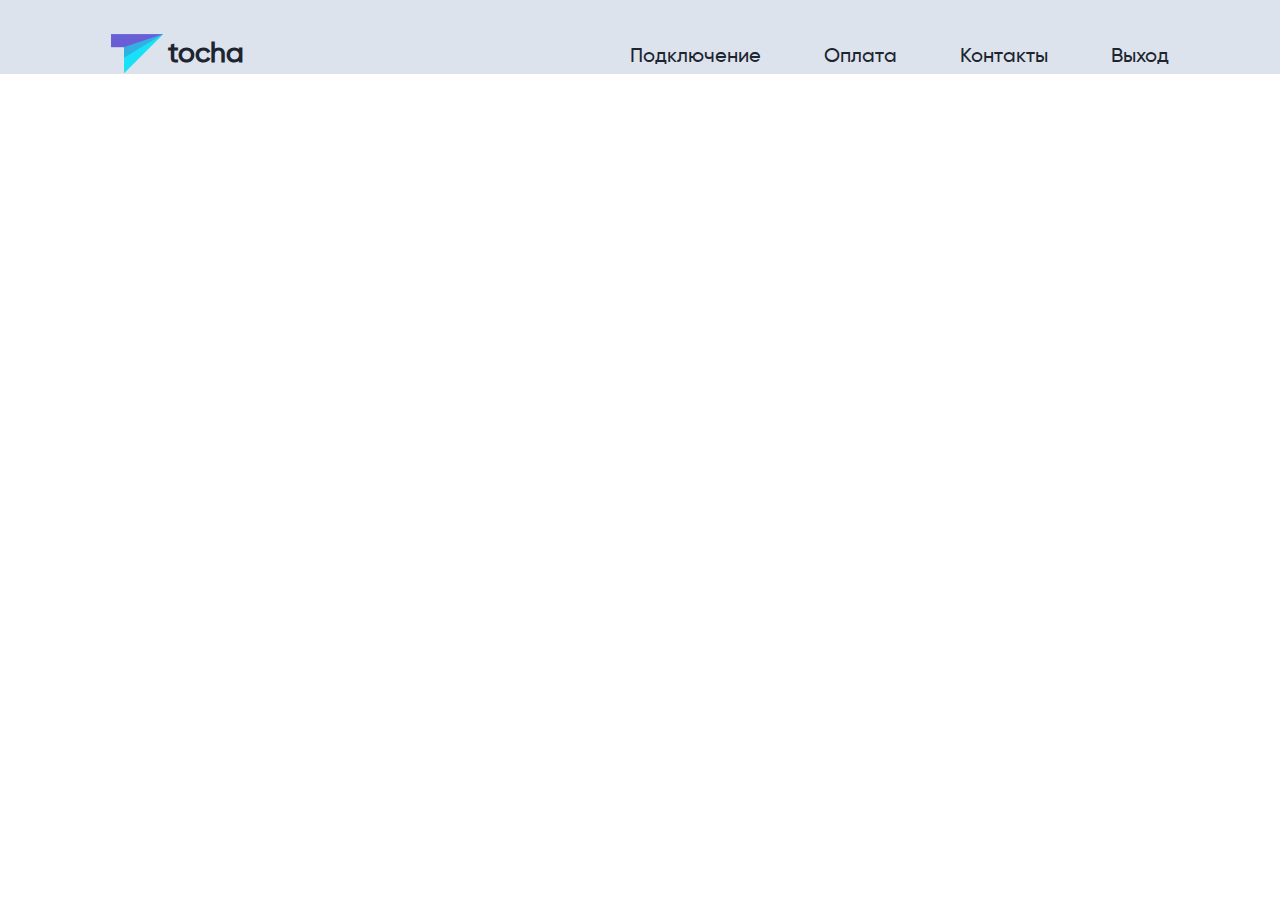
==== index.html @ 69bef30c "creation tocha" ====
<!DOCTYPE html>
<html lang="en">
<head>
  <meta charset="UTF-8">
  <meta http-equiv="X-UA-Compatible" content="IE=edge">
  <meta name="viewport" content="width=device-width, initial-scale=1.0">
  <link rel="stylesheet" href="./css/style.css">
  <title>tocha</title>
</head>
<body>
  <div class="wrapper">
    <header class="header container">
      <div class="header__logo">
        <div class="header__img">
          <img src="./img/image 2.png" alt="img">
        </div>
        <h3>tocha</h3>
      </div>
      <div class="header__menu">
        <ul>
          <li>Подключение</li>
          <li>Оплата</li>
          <li>Контакты</li>
          <li>Выход</li>
        </ul>
      </div>
    </header>
  </div>
</body>
</html>
---- css/style.css ----
/* "*" belgisi barcha elementlarga murojaatni anglatadi*/
* {
  padding: 0;
  margin: 0;
  border: 0;
  font-family: "Lato";
}

/*bloklarning width ni o`zgarishini verstka uchun qulay qilib beradi*/
*,
*:before,
*:after {
  box-sizing: border-box;
}

:focus,
:active {
  outline: none;
}

a:focus,
a:active {
  outline: none;
}

/*quyidagi teglarni blok qilib beradi*/
nav,
footer,
header,
aside {
  display: block;
}

/*elementlarning hossalarini barcha brauzerlar uchun mo`tadillashtirib beradi*/
html,
body {
  height: 100%;
  width: 100%;
  font-size: 100%;
  line-height: 1;
  font-size: 14px;
  -ms-text-size-adjusst: 100%;
  -moz-text-size-adjusst: 100%;
  -webkit-text-size-adjust: 100%;
}

/*quyidagi teglarning shriftlar oilasini vorislashi taminlanadi*/
input,
button,
textarea {
  font-family: inherit;
}

/*turli brauzerlarning o`ziga xos hususiyatlarini olib tashlash*/
input:-ms-clear {
  display: none;
}

button {
  cursor: pointer;
}

button:-moz-focus-innesr {
  padding: 0;
  border: 0;
}

a,
a:visited {
  text-decoration: none;
}

a:hover {
  text-decoration: none;
}

ul li {
  list-style: none;
}

img {
  vertical-align: top;
}

/*sarlavharning odatdagi stillarini nullashtirish*/
h1,
h2,
h3,
h4,
h5,
h6 {
  font-size: inherit;
  font-weight: 400;
}

@font-face {
  font-family: "Gilroy-bold";
  src: url("/fonts/Gilroy-Medium.ttf");
}
@font-face {
  font-family: "Gilroy";
  src: url("/fonts/Gilroy-Light.ttf");
}
.wrapper {
  background: rgba(186, 199, 219, 0.5);
}

.container {
  margin: 0 auto;
  display: flex;
  max-width: 1110px;
}

.header {
  padding: 0 2vw;
  margin: 0 auto;
  justify-content: space-between;
  padding-top: 34px;
}
.header__logo {
  display: flex;
  gap: 2px;
}
.header__logo h3 {
  padding-top: 10px;
  font-family: "Gilroy-bold";
  font-style: normal;
  font-weight: 700;
  font-size: 28px;
  line-height: 21px;
  color: #1D2530;
}
.header__img {
  max-width: 55px;
  max-height: 40px;
}
.header__menu {
  padding-top: 10px;
}
.header__menu ul {
  display: flex;
  justify-content: end;
  gap: 63px;
}
.header__menu ul li {
  font-family: "Gilroy-bold";
  font-style: normal;
  font-weight: 400;
  font-size: 20px;
  line-height: 26px;
  color: #1D2530;
}
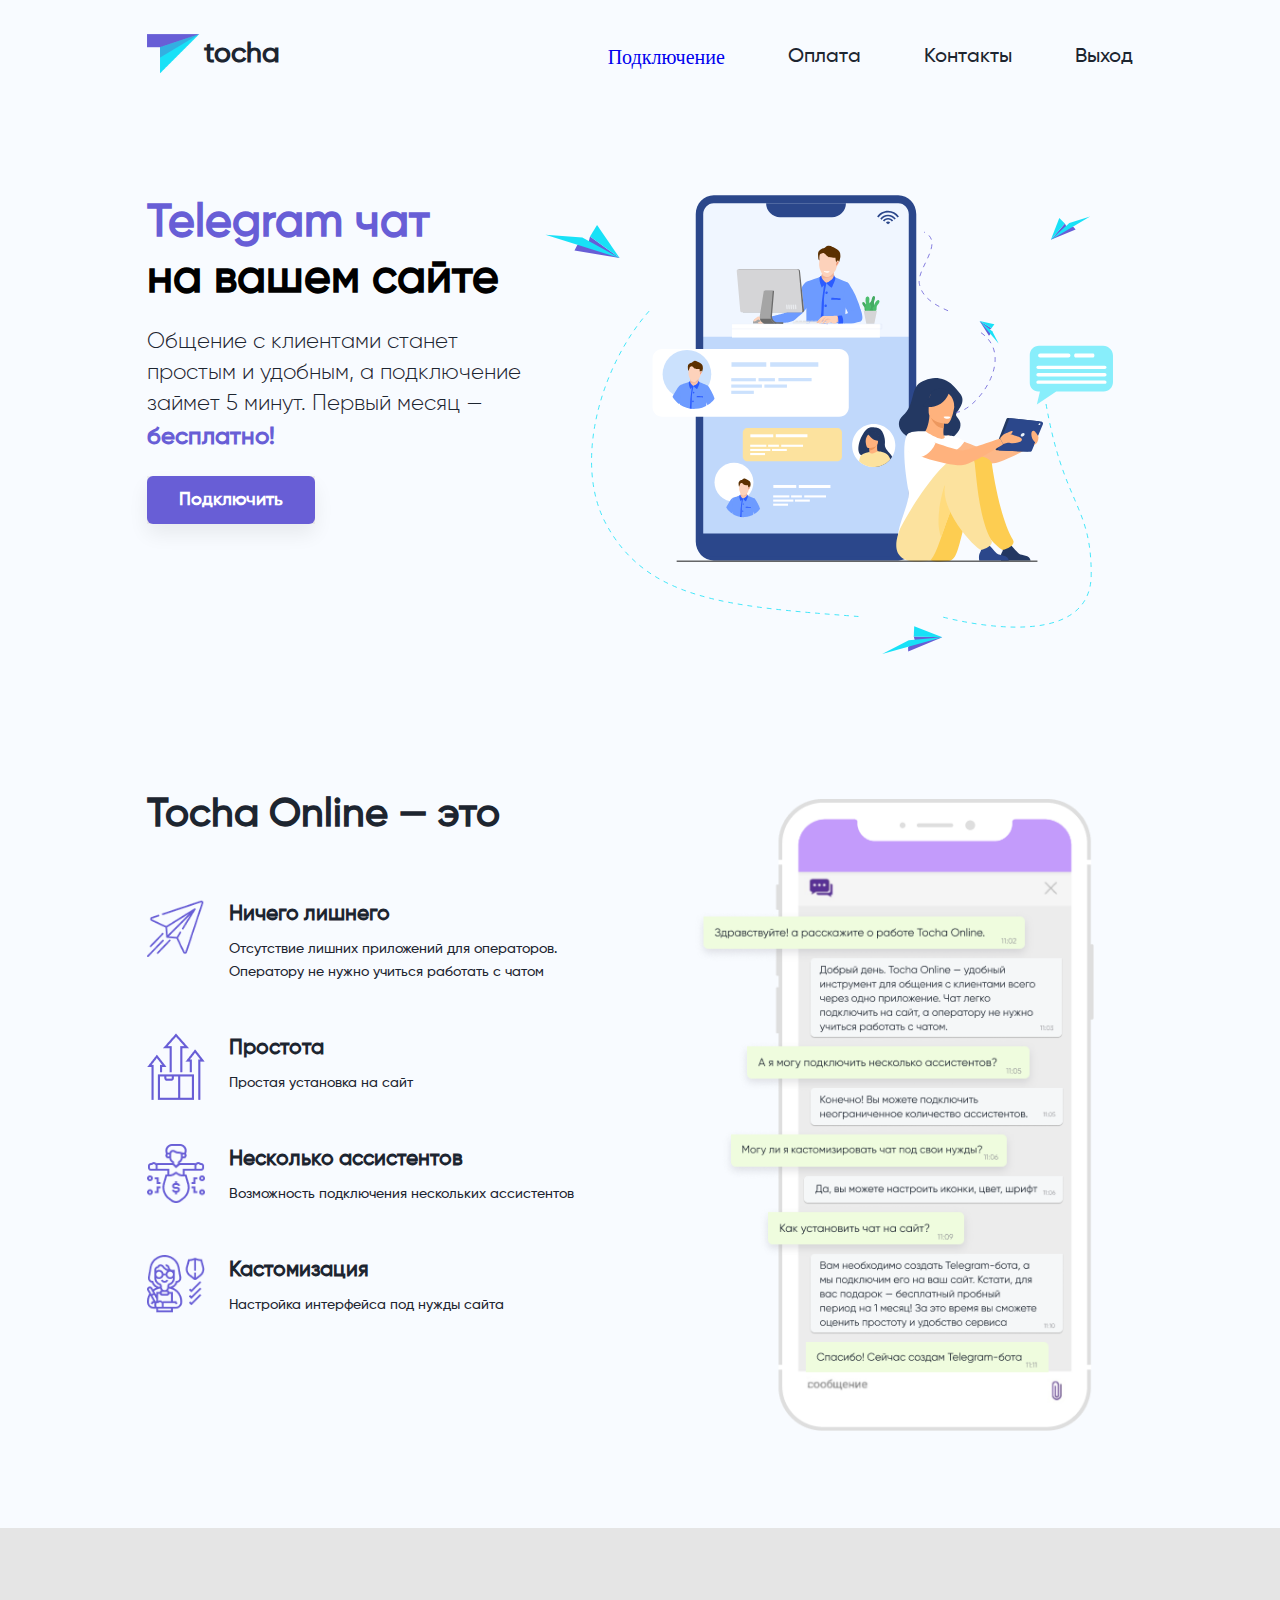
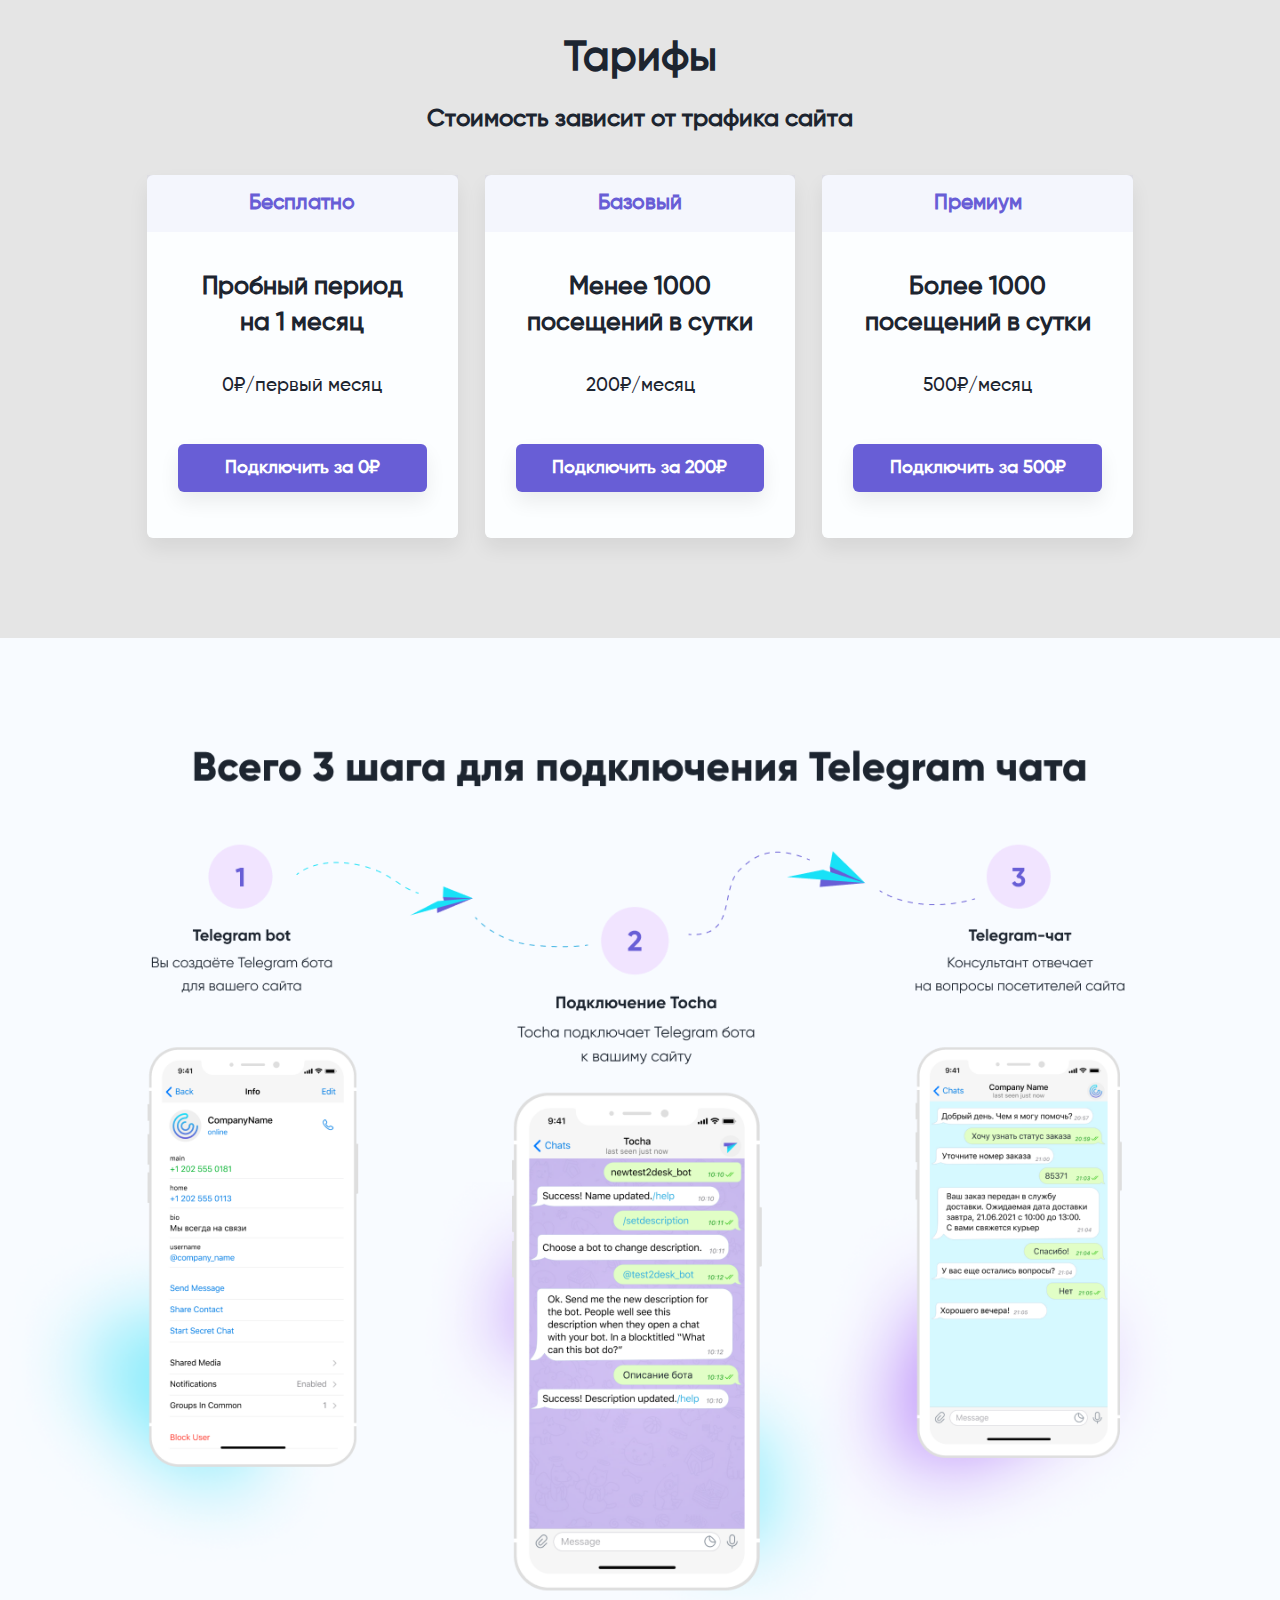
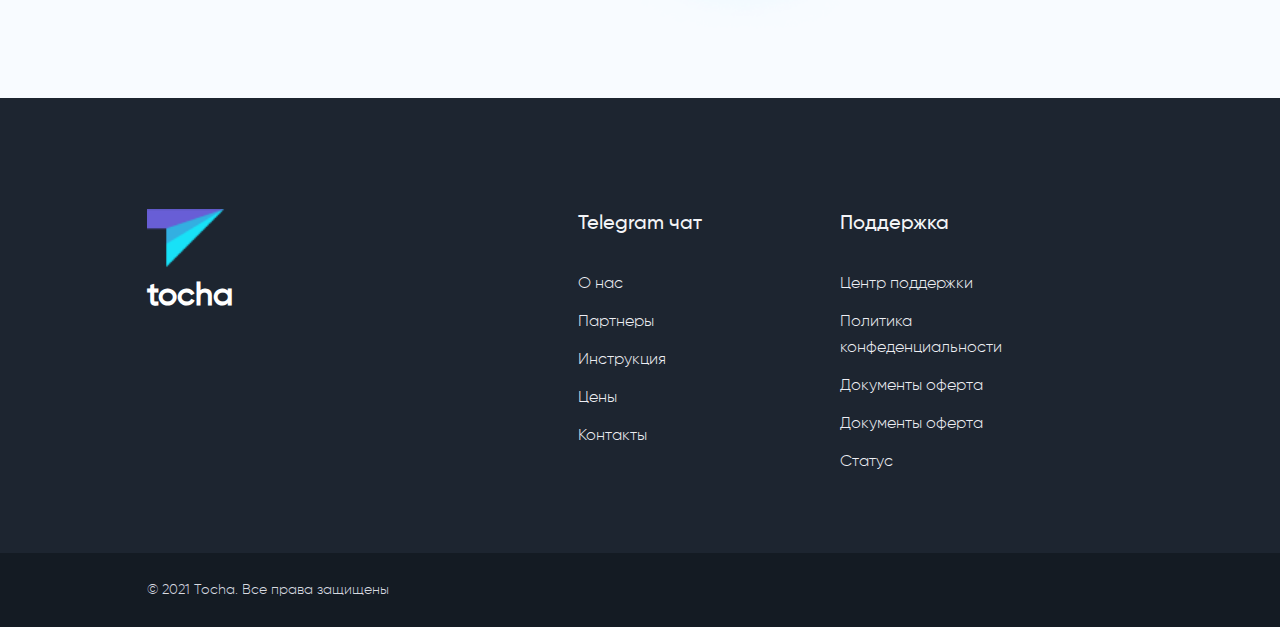
==== commit 2d47758f: "added more section" ====
--- a/index.html
+++ b/index.html
@@ -9,22 +9,208 @@
 </head>
 <body>
   <div class="wrapper">
-    <header class="header container">
-      <div class="header__logo">
-        <div class="header__img">
-          <img src="./img/image 2.png" alt="img">
-        </div>
-        <h3>tocha</h3>
-      </div>
-      <div class="header__menu">
-        <ul>
-          <li>Подключение</li>
-          <li>Оплата</li>
-          <li>Контакты</li>
-          <li>Выход</li>
-        </ul>
+    <header class="header">
+      <div class="header__in container">
+        <div class="header__logo">
+          <div class="header__img">
+            <img src="./img/image 2.png" alt="img">
+          </div>
+          <h3>tocha</h3>
+        </div>
+        <div class="header__menu">
+          <ul>
+            <li><a href="./test.html">Подключение</a></li>
+            <li>Оплата</li>
+            <li>Контакты</li>
+            <li>Выход</li>
+          </ul>
+        </div>
       </div>
     </header>
+
+    <section class="hero">
+      <div class="hero__in container">
+        <div class="hero__description">
+          <div class="hero__title">
+            Telegram чат <span>на вашем сайте</span>
+          </div>
+          <div class="hero__subtitle">
+            Общение с клиентами станет простым
+            и удобным, а подключение займет 5 минут.
+            Первый месяц — <span class="hero__text">бесплатно!</span>
+          </div>
+          <button class="hero__btn">
+            <div class="hero__purple">
+              <!-- <img src="./img/Purple Circle.png" alt="img"> -->
+            </div>
+            <h5>Подключить</h5>
+          </button>
+        </div>
+        <div class="hero__image">
+          <img src="./img/ilustration.svg" alt="img">
+        </div>
+      </div>
+    </section>
+
+    <section class="messenger">
+      <div class="messenger__in container">
+        <div class="messenger__description">
+          <div class="messenger__title">
+            Tocha Online — это
+          </div>
+          <div class="messenger__menu">
+            <div class="messenger__image">
+              <img src="./img/telegram 1.png" alt="img">
+            </div>
+            <div class="messenger__text">
+              <h6>Ничего лишнего</h6>
+              <p>Отсутствие лишних приложений для операторов. Оператору 
+                не нужно учиться работать с чатом
+              </p>
+            </div>
+          </div>
+
+          <div class="messenger__menu">
+            <div class="messenger__image">
+              <img src="./img/Vector (1).png" alt="img">
+            </div>
+            <div class="messenger__text">
+              <h6>Простота</h6>
+              <p>Простая установка на сайт</p>
+            </div>
+          </div>
+
+          <div class="messenger__menu">
+            <div class="messenger__image">
+              <img src="./img/Vector (2).png" alt="img">
+            </div>
+            <div class="messenger__text">
+              <h6>Несколько ассистентов</h6>
+              <p>Возможность подключения нескольких ассистентов</p>
+            </div>
+          </div>
+          
+          <div class="messenger__menu">
+            <div class="messenger__image">
+              <img src="./img/Vector (3).png" alt="img">
+            </div>
+            <div class="messenger__text">
+              <h6>Кастомизация</h6>
+              <p>Настройка интерфейса под нужды сайта</p>
+            </div>
+          </div>
+        </div>
+        <div class="messenger__phone">
+          <img src="./img/img.png" alt="img">
+        </div>
+      </div>
+    </section>
+
+    <section class="pockets">
+      <div class="pockets__in container">
+        <div class="pockets__title">Тарифы</div>
+        <div class="pockets__subtitle">Стоимость зависит от трафика сайта</div>
+        <div class="pockets__cards">
+          <div class="pockets__card">
+            <div class="pockets__types">
+              Бесплатно
+            </div>
+            <div class="pockets__info">
+              Пробный период на 1 месяц
+            </div>
+            <div class="pockets__text">
+              0₽/первый месяц
+            </div>
+            <button class="pockets__btn">
+              <p>Подключить за 0₽</p>
+            </button>
+          </div>
+
+          <div class="pockets__card">
+            <div class="pockets__types">
+              Базовый
+            </div>
+            <div class="pockets__info">
+              Менее 1000 посещений в сутки
+            </div>
+            <div class="pockets__text">
+              200₽/месяц
+            </div>
+            <button class="pockets__btn">
+              <p>Подключить за 200₽</p>
+            </button>
+          </div>
+
+          <div class="pockets__card">
+            <div class="pockets__types">
+              Премиум
+            </div>
+            <div class="pockets__info">
+              Более 1000 посещений в сутки
+            </div>
+            <div class="pockets__text">
+              500₽/месяц
+            </div>
+            <button class="pockets__btn">
+              <p>Подключить за 500₽</p>
+            </button>
+          </div>
+        </div>
+      </div>
+    </section>
+
+    <section class="phones">
+      <div class="phones__in">
+        <div class="phones__title">
+          <!-- Всего 3 шага для подключения Telegram чата -->
+        </div>
+        <div class="phones__image">
+          <img src="./img/steps.png" alt="img">
+        </div>
+      </div>
+    </section>
+
+    <footer class="footer">
+      <div class="container">
+        <div class="footer__logo">
+          <div class="footer__img">
+            <img src="./img/image 2.png" alt="img">
+          </div>
+          <h3>tocha</h3>
+        </div>
+        <div class="footer__info">
+          <h4>Telegram чат</h4>
+          <ul>
+            <li>О нас</li>
+            <li>Партнеры</li>
+            <li>Инструкция</li>
+            <li>Цены</li>
+            <li>Контакты</li>
+          </ul>
+        </div>
+        <div class="footer__info">
+          <h4>Поддержка</h4>
+          <ul>
+            <li>Центр поддержки</li>
+            <li>Политика конфеденциальности</li>
+            <li>Документы оферта</li>
+            <li>Документы оферта</li>
+            <li>Статус</li>
+          </ul>
+        </div>
+      </div>
+    </footer>
+
+    <div class="all">
+      <div class="container">
+        <p>© 2021 Tocha. Все права защищены</p>
+      </div>
+    </div>
   </div>
 </body>
-</html>+</html>
+
+<!-- 
+  responsive
+  1439px
+ -->--- a/css/style.css
+++ b/css/style.css
@@ -94,15 +94,15 @@
 }
 
 @font-face {
-  font-family: "Gilroy-bold";
+  font-family: "Gilroy";
   src: url("/fonts/Gilroy-Medium.ttf");
 }
 @font-face {
-  font-family: "Gilroy";
+  font-family: "Gilroy-Light";
   src: url("/fonts/Gilroy-Light.ttf");
 }
 .wrapper {
-  background: rgba(186, 199, 219, 0.5);
+  background: rgba(242, 247, 255, 0.5);
 }
 
 .container {
@@ -110,10 +110,16 @@
   display: flex;
   max-width: 1110px;
 }
+@media (max-width: 1439px) {
+  .container {
+    width: 77%;
+  }
+}
 
 .header {
-  padding: 0 2vw;
-  margin: 0 auto;
+  margin-bottom: 121px;
+}
+.header__in {
   justify-content: space-between;
   padding-top: 34px;
 }
@@ -123,7 +129,7 @@
 }
 .header__logo h3 {
   padding-top: 10px;
-  font-family: "Gilroy-bold";
+  font-family: "Gilroy";
   font-style: normal;
   font-weight: 700;
   font-size: 28px;
@@ -143,10 +149,508 @@
   gap: 63px;
 }
 .header__menu ul li {
-  font-family: "Gilroy-bold";
+  font-family: "Gilroy";
   font-style: normal;
   font-weight: 400;
   font-size: 20px;
   line-height: 26px;
   color: #1D2530;
+}
+
+.hero {
+  margin-bottom: 131px;
+}
+.hero__in {
+  display: flex;
+  justify-content: space-between;
+}
+.hero__description {
+  max-width: 700px;
+  margin-top: 20px;
+}
+@media (max-width: 1439px) {
+  .hero__description {
+    margin: 0;
+  }
+}
+.hero__title {
+  font-family: "Gilroy";
+  font-style: normal;
+  font-weight: 800;
+  font-size: 50px;
+  line-height: 60px;
+  color: #685ED6;
+  margin-bottom: 24px;
+  max-width: 380px;
+}
+.hero__title span {
+  font-family: "Gilroy";
+  font-style: normal;
+  font-weight: 800;
+  font-size: 50px;
+  line-height: 60px;
+  color: black;
+  white-space: nowrap;
+}
+@media (max-width: 1439px) {
+  .hero__title {
+    font-family: "Gilroy";
+    font-style: normal;
+    font-weight: 800;
+    font-size: 46px;
+    line-height: 56px;
+    color: #685ED6;
+    margin-bottom: 20px;
+    max-width: 380px;
+  }
+  .hero__title span {
+    font-family: "Gilroy";
+    font-style: normal;
+    font-weight: 800;
+    font-size: 46px;
+    line-height: 56px;
+    color: black;
+    white-space: nowrap;
+  }
+}
+.hero__subtitle {
+  font-family: "Gilroy-Light";
+  font-style: normal;
+  font-weight: 500;
+  font-size: 24px;
+  line-height: 34px;
+  color: #1D2530;
+  margin-bottom: 32px;
+  max-width: 490px;
+}
+@media (max-width: 1439px) {
+  .hero__subtitle {
+    font-family: "Gilroy-Light";
+    font-style: normal;
+    font-weight: 500;
+    font-size: 22px;
+    line-height: 31px;
+    color: #1D2530;
+    margin-bottom: 22px;
+    max-width: 490px;
+  }
+}
+.hero__text {
+  font-family: "Gilroy";
+  font-style: normal;
+  font-weight: 700;
+  font-size: 24px;
+  line-height: 34px;
+  color: #685ED6;
+  margin-bottom: 32px;
+}
+.hero__btn {
+  position: relative;
+}
+.hero__btn h5 {
+  display: flex;
+  flex-direction: row;
+  align-items: center;
+  padding: 12px 32px;
+  background: #685ED6;
+  color: white;
+  box-shadow: 0px 10px 20px rgba(0, 0, 0, 0.07);
+  border-radius: 6px;
+  font-family: "Gilroy";
+  font-style: normal;
+  font-weight: 700;
+  font-size: 18px;
+  line-height: 24px;
+  text-align: center;
+  max-width: 168px;
+}
+.hero__purple {
+  position: absolute;
+  left: -10px;
+  bottom: -40px;
+  transform: rotate(30deg);
+}
+.hero__purple img {
+  max-width: 100px;
+  max-height: 72px;
+}
+.hero__image {
+  max-width: 690px;
+  min-width: 500px;
+  max-height: 555px;
+}
+.hero__image img {
+  width: 100%;
+}
+
+.messenger {
+  margin-bottom: 63px;
+}
+.messenger__in {
+  display: flex;
+  justify-content: space-between;
+  padding-right: 100px;
+}
+@media (max-width: 1439px) {
+  .messenger__in {
+    padding-right: 3%;
+  }
+}
+.messenger__description {
+  max-width: 490px;
+}
+@media (max-width: 1439px) {
+  .messenger__description {
+    width: 470px;
+    padding-right: 20px;
+  }
+}
+.messenger__title {
+  font-family: "Gilroy";
+  font-style: normal;
+  font-weight: 800;
+  font-size: 48px;
+  line-height: 32px;
+  color: #1D2530;
+  margin-bottom: 68px;
+}
+@media (max-width: 1439px) {
+  .messenger__title {
+    white-space: nowrap;
+    font-size: calc(0.2vw + 2.7rem);
+  }
+}
+.messenger__menu {
+  display: flex;
+  margin-bottom: 49px;
+  gap: 29px;
+}
+@media (max-width: 1439px) {
+  .messenger__menu {
+    gap: 24px;
+  }
+}
+.messenger__image {
+  max-width: 62px;
+  max-height: 62px;
+}
+.messenger__image img {
+  max-width: 62px;
+}
+@media (max-width: 1439px) {
+  .messenger__image {
+    max-width: 58px;
+    max-height: 58px;
+  }
+  .messenger__image img {
+    max-width: 58px;
+  }
+}
+.messenger__text h6 {
+  font-family: "Gilroy";
+  font-style: normal;
+  font-weight: 600;
+  font-size: 24px;
+  line-height: 32px;
+  color: #1D2530;
+  margin-bottom: 8px;
+}
+@media (max-width: 1439px) {
+  .messenger__text h6 {
+    font-family: "Gilroy";
+    font-style: normal;
+    font-weight: 600;
+    font-size: 21px;
+    line-height: 31px;
+    color: #1D2530;
+    margin-bottom: 8px;
+  }
+}
+.messenger__text p {
+  font-family: "Gilroy";
+  font-style: normal;
+  font-weight: 400;
+  font-size: 16px;
+  line-height: 26px;
+  color: #1D2530;
+}
+@media (max-width: 1439px) {
+  .messenger__text p {
+    font-family: "Gilroy";
+    font-style: normal;
+    font-weight: 400;
+    font-size: 14px;
+    line-height: 23px;
+    color: #1D2530;
+  }
+}
+.messenger__phone {
+  width: 411px;
+  height: 666px;
+}
+.messenger__phone img {
+  width: 411px;
+}
+@media (max-width: 1439px) {
+  .messenger__phone {
+    width: 400px;
+  }
+  .messenger__phone img {
+    width: 400px;
+    max-height: 655px;
+  }
+}
+
+.pockets {
+  padding: 100px 0;
+  margin-bottom: 100px;
+  background: #E5E5E5;
+}
+.pockets__in {
+  display: block;
+}
+.pockets__title {
+  font-family: "Gilroy";
+  font-style: normal;
+  font-weight: 800;
+  font-size: 46px;
+  line-height: 64px;
+  text-align: center;
+  color: #1D2530;
+  margin-bottom: 16px;
+}
+@media (max-width: 1439px) {
+  .pockets__title {
+    font-family: "Gilroy";
+    font-style: normal;
+    font-weight: 800;
+    font-size: 42px;
+    line-height: 60px;
+    text-align: center;
+    color: #1D2530;
+    margin-bottom: 15px;
+  }
+}
+.pockets__subtitle {
+  font-family: "Gilroy";
+  font-style: normal;
+  font-weight: 700;
+  font-size: 24px;
+  line-height: 32px;
+  color: #1D2530;
+  margin-bottom: 40px;
+  text-align: center;
+}
+.pockets__cards {
+  display: flex;
+  gap: 30px;
+}
+@media (max-width: 1439px) {
+  .pockets__cards {
+    gap: 27px;
+  }
+}
+.pockets__card {
+  width: 31.53%;
+  max-height: 387px;
+  background: #FCFEFF;
+  box-shadow: 0px 10px 20px rgba(0, 0, 0, 0.07);
+  border-radius: 6px;
+  display: flex;
+  flex-direction: column;
+  align-items: center;
+}
+@media (max-width: 1439px) {
+  .pockets__card {
+    max-width: 31.53%;
+    min-width: 250px;
+    max-height: 387px;
+    background: #FCFEFF;
+    box-shadow: 0px 10px 20px rgba(0, 0, 0, 0.07);
+    border-radius: 6px;
+    display: flex;
+    flex-direction: column;
+    align-items: center;
+  }
+}
+.pockets__types {
+  font-family: "Gilroy";
+  font-style: normal;
+  font-weight: 800;
+  font-size: 24px;
+  line-height: 48px;
+  color: #685ED6;
+  width: 100%;
+  padding: 7px;
+  margin-bottom: 40px;
+  text-align: center;
+  background: rgba(104, 94, 214, 0.05);
+}
+@media (max-width: 1439px) {
+  .pockets__types {
+    font-family: "Gilroy";
+    font-style: normal;
+    font-weight: 800;
+    font-size: 21px;
+    line-height: 43px;
+    color: #685ED6;
+    width: 100%;
+    padding: 7px;
+    margin-bottom: 38px;
+    text-align: center;
+    background: rgba(104, 94, 214, 0.05);
+  }
+}
+.pockets__info {
+  font-family: "Gilroy";
+  font-style: normal;
+  font-weight: 700;
+  font-size: 28px;
+  line-height: 40px;
+  text-align: center;
+  color: #1D2530;
+  margin-bottom: 32px;
+  max-width: 255px;
+  max-height: 80px;
+}
+@media (max-width: 1439px) {
+  .pockets__info {
+    font-family: "Gilroy";
+    font-style: normal;
+    font-weight: 700;
+    font-size: 25px;
+    line-height: 36px;
+    text-align: center;
+    color: #1D2530;
+    margin-bottom: 30px;
+    max-width: 230px;
+    max-height: 80px;
+  }
+}
+.pockets__text {
+  font-family: "Gilroy";
+  font-style: normal;
+  font-weight: 500;
+  font-size: 20px;
+  line-height: 30px;
+  text-align: center;
+  color: #1D2530;
+  margin-bottom: 46px;
+}
+@media (max-width: 1439px) {
+  .pockets__text {
+    font-family: "Gilroy";
+    font-style: normal;
+    font-weight: 500;
+    font-size: 19px;
+    line-height: 28px;
+    text-align: center;
+    color: #1D2530;
+    margin-bottom: 44px;
+  }
+}
+.pockets__btn {
+  padding: 12px;
+  text-align: center;
+  background: #685ED6;
+  box-shadow: 0px 10px 20px rgba(0, 0, 0, 0.07);
+  border-radius: 6px;
+  width: 82%;
+  max-height: 48px;
+  margin-bottom: 50px;
+}
+.pockets__btn p {
+  font-family: "Gilroy";
+  font-style: normal;
+  font-weight: 700;
+  font-size: 18px;
+  line-height: 24px;
+  color: #FFFFFF;
+}
+@media (max-width: 1439px) {
+  .pockets__btn {
+    padding: 12px;
+    text-align: center;
+    background: #685ED6;
+    box-shadow: 0px 10px 20px rgba(0, 0, 0, 0.07);
+    border-radius: 6px;
+    width: 80%;
+    max-height: 48px;
+    margin-bottom: 46px;
+  }
+}
+
+.phones__in {
+  display: block;
+}
+.phones__title {
+  font-family: "Gilroy";
+  font-style: normal;
+  font-weight: 800;
+  font-size: 46px;
+  line-height: 64px;
+  color: #1D2530;
+}
+.phones__image img {
+  width: 100%;
+}
+
+.footer {
+  padding: 111px 0 66px;
+  background: #1D2530;
+}
+.footer__logo {
+  margin-right: 35%;
+}
+.footer__logo h3 {
+  font-family: "Gilroy";
+  font-style: normal;
+  font-weight: 700;
+  font-size: 32px;
+  line-height: 24px;
+  color: #FFFFFF;
+}
+.footer__img {
+  max-width: 81px;
+  max-height: 59px;
+  margin-bottom: 16px;
+}
+.footer__img img {
+  width: 100%;
+}
+.footer__info {
+  width: 100%;
+  margin-right: 14%;
+}
+.footer__info h4 {
+  font-family: "Gilroy";
+  font-style: normal;
+  font-weight: 500;
+  font-size: 20px;
+  line-height: 30px;
+  color: #F4F5F7;
+  margin-bottom: 32px;
+  white-space: nowrap;
+}
+.footer__info ul li {
+  font-family: "Gilroy-Light";
+  font-style: normal;
+  font-weight: 400;
+  font-size: 16px;
+  line-height: 26px;
+  color: #EEEFF4;
+  margin-bottom: 12px;
+}
+
+.all {
+  padding: 25px 0;
+  background: #141B23;
+}
+.all p {
+  font-family: "Gilroy-Light";
+  font-style: normal;
+  font-weight: 400;
+  font-size: 14px;
+  line-height: 24px;
+  color: #D9DBE1;
 }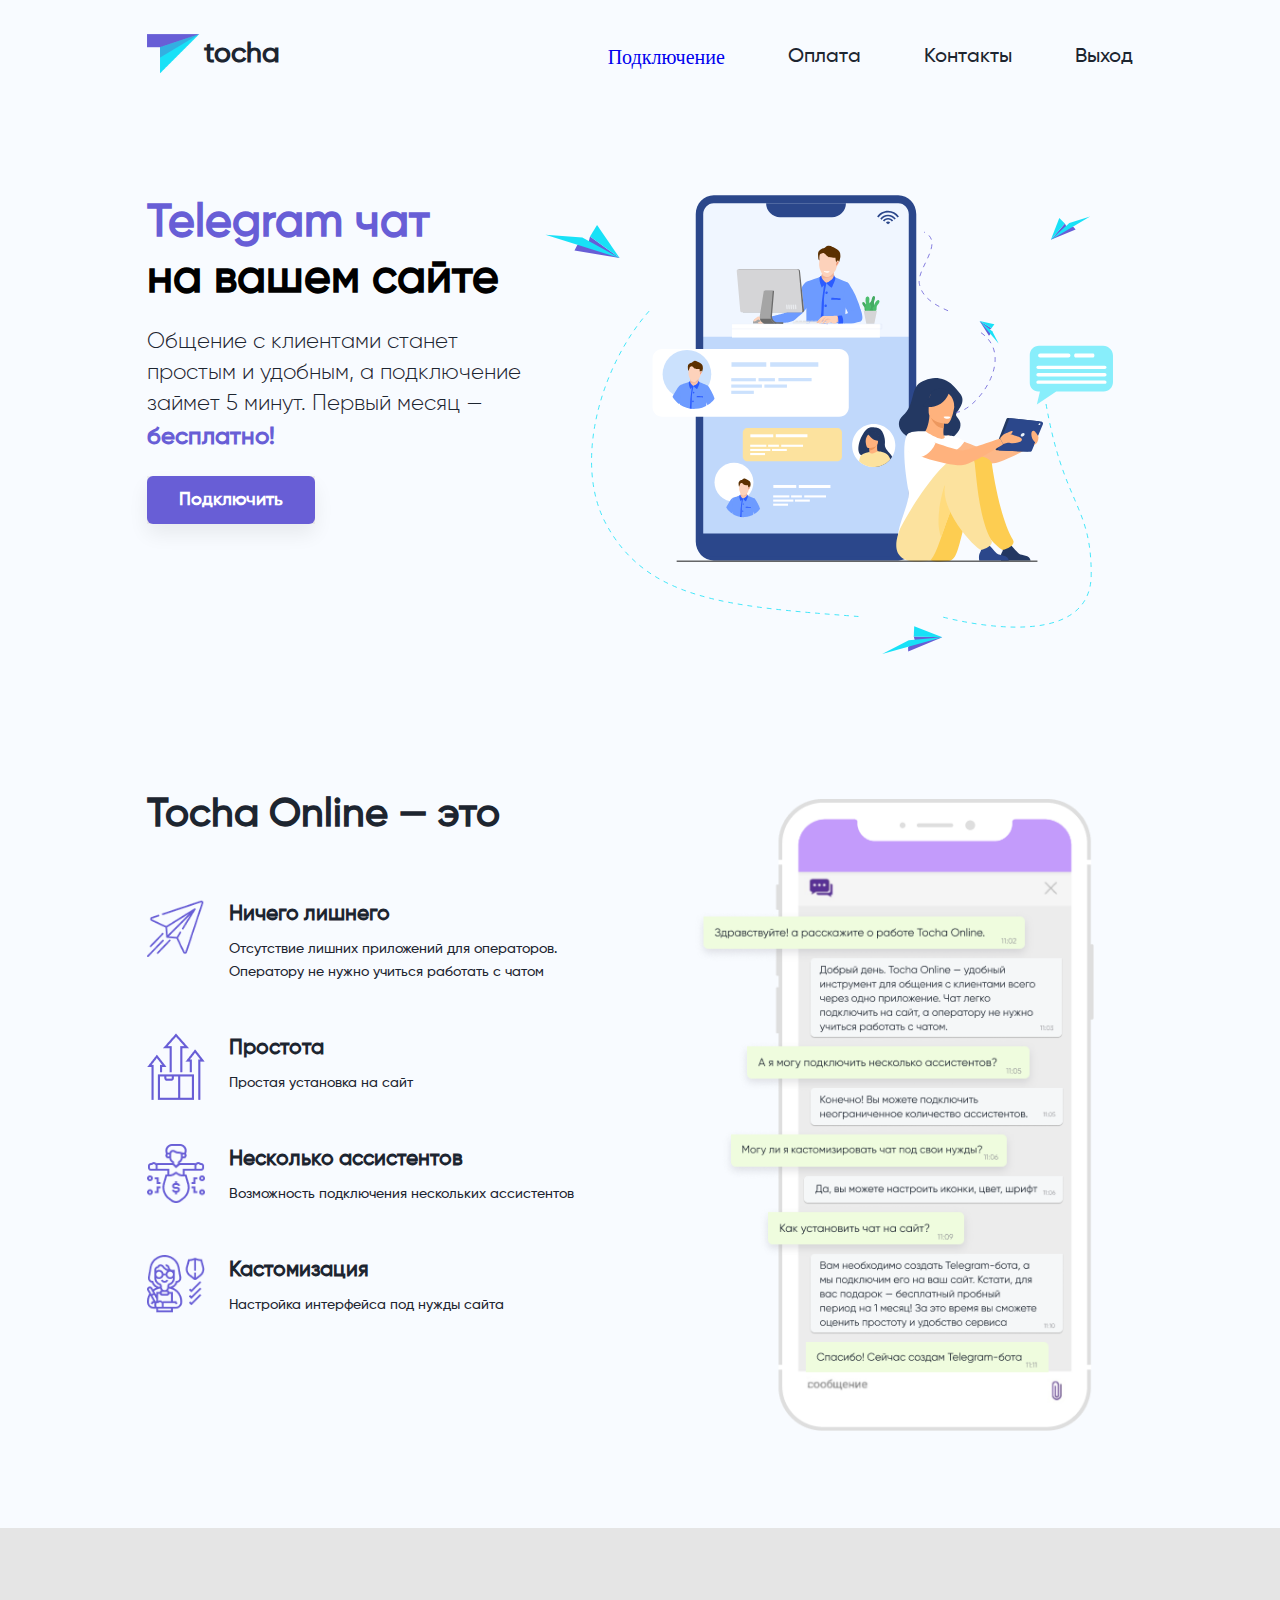
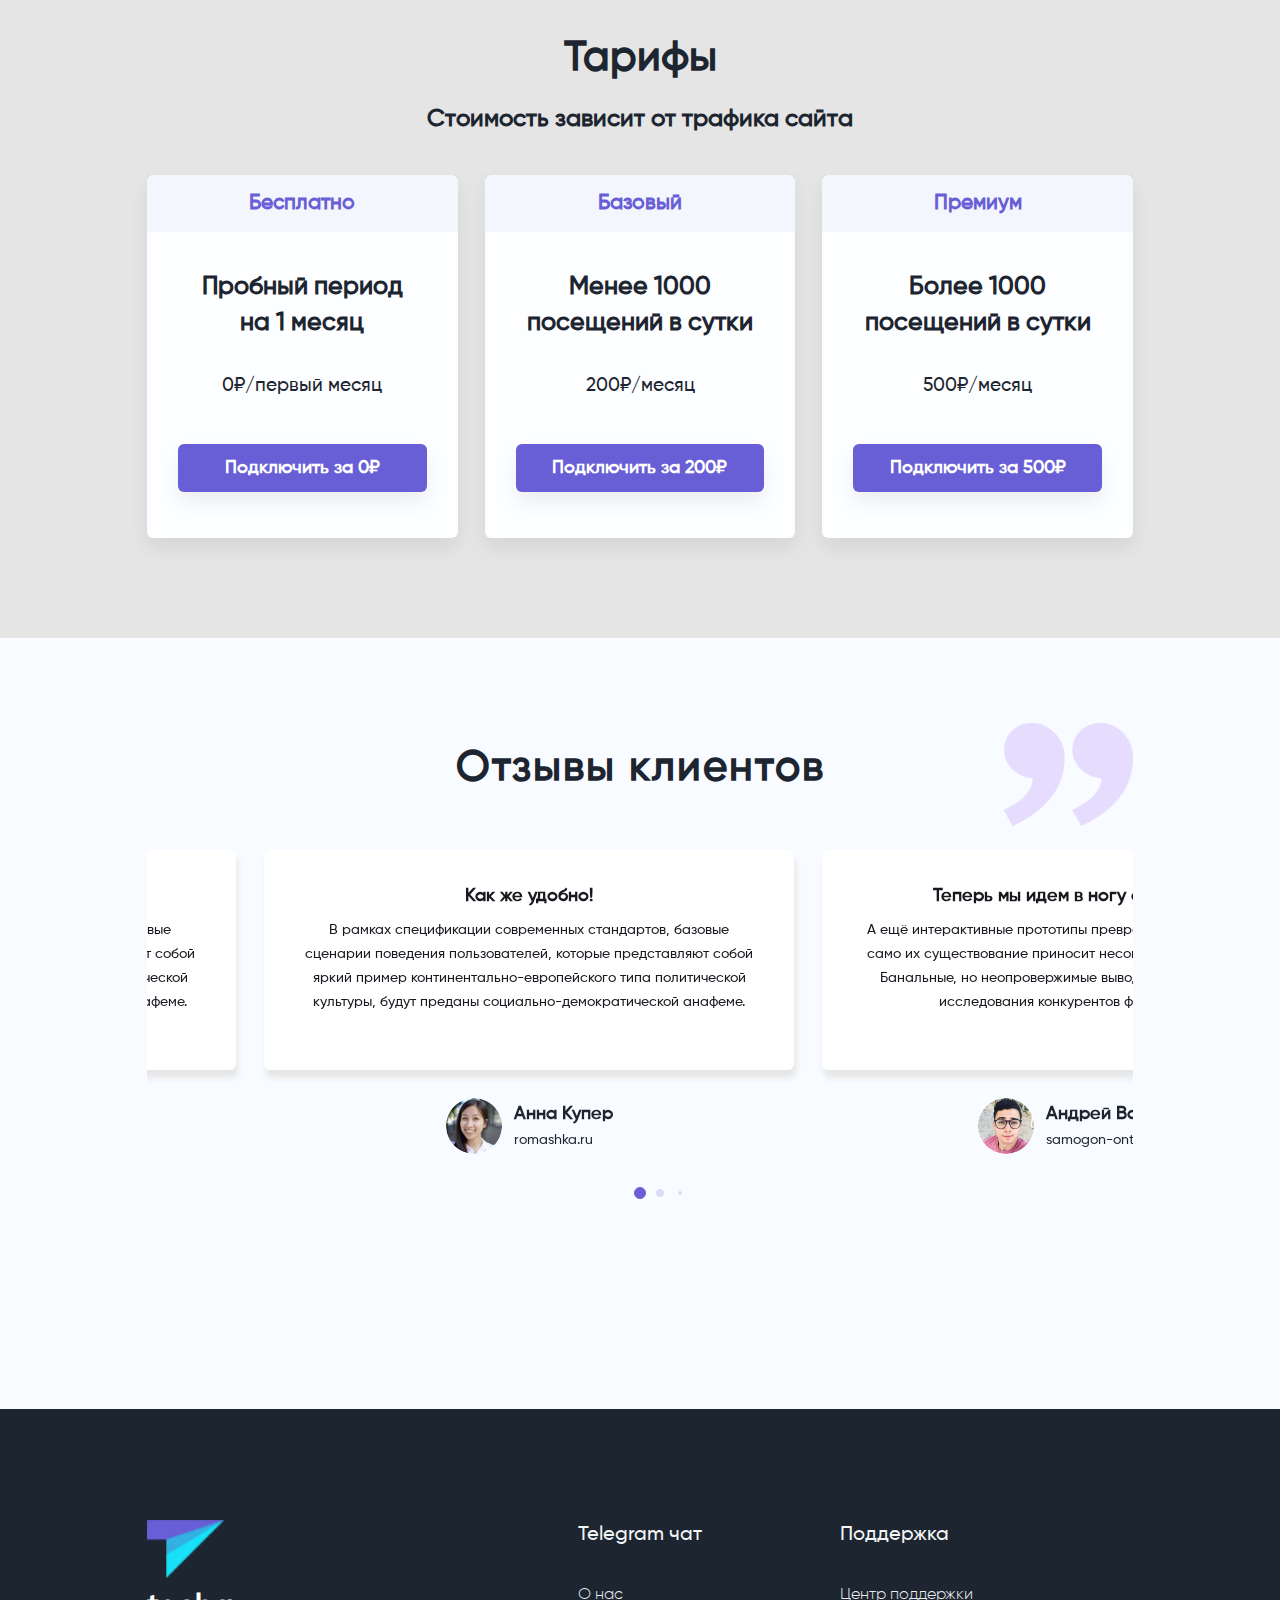
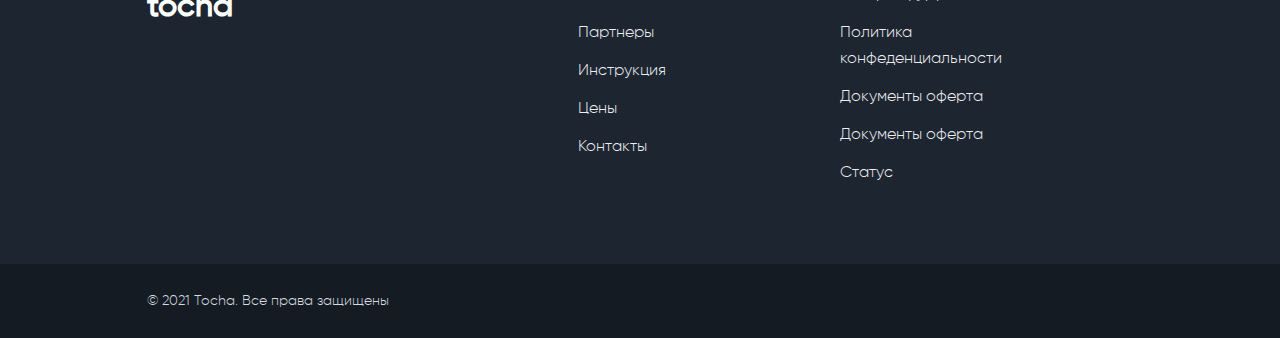
==== commit 59a5a2fd: "added swipe function" ====
--- a/index.html
+++ b/index.html
@@ -5,6 +5,11 @@
   <meta http-equiv="X-UA-Compatible" content="IE=edge">
   <meta name="viewport" content="width=device-width, initial-scale=1.0">
   <link rel="stylesheet" href="./css/style.css">
+
+  <!-- Swiper css -->
+
+  <link rel="stylesheet" href="./css/swiper-bundle.min.css">
+
   <title>tocha</title>
 </head>
 <body>
@@ -159,14 +164,97 @@
       </div>
     </section>
 
-    <section class="phones">
+    <!-- <section class="phones">
       <div class="phones__in">
-        <div class="phones__title">
+        <div class="phones__title"> -->
           <!-- Всего 3 шага для подключения Telegram чата -->
-        </div>
+        <!-- </div>
         <div class="phones__image">
           <img src="./img/steps.png" alt="img">
         </div>
+      </div>
+    </section> -->
+
+
+    <section class="clients">
+      <div class="clients__position container">
+        <div class="clients__title">Отзывы клиентов</div>
+        <div class="clients__decoration">
+          <img src="./img/“.png" alt="img">
+        </div>
+      </div>
+      
+      <div class="clients__in container swiper">
+        <div class="clients__box">
+          <div class="clients__wrapper swiper-wrapper">
+  
+            <div class="clients__card swiper-slide">
+              <div class="clients__desc">
+                <h3>Как же удобно!</h3>
+                <p>В рамках спецификации современных стандартов, базовые 
+                  сценарии поведения пользователей, которые представляют 
+                  собой яркий пример континентально-европейского типа 
+                  политической культуры, будут преданы социально-демократической 
+                  анафеме.
+                </p>
+              </div>
+              <div class="clients__profile">
+                <div class="clients__image">
+                  <img src="./img/Photo.png" alt="img">
+                </div>
+                <div class="clients__info">
+                  <h3 class="clients__name">Анна Купер</h3>
+                  <h4 class="clients__job">romashka.ru</h4>
+                </div>
+              </div>
+            </div>
+  
+            <div class="clients__card swiper-slide">
+              <div class="clients__desc">
+                <h3>Теперь мы идем в ногу со временем</h3>
+                <p>А ещё интерактивные прототипы превращены в посмешище, хотя 
+                  само их существование приносит несомненную пользу обществу. 
+                  Банальные, но неопровержимые выводы, а также тщательные 
+                  исследования конкурентов формируют сеть.
+                </p>
+              </div>
+              <div class="clients__profile">
+                <div class="clients__image">
+                  <img src="./img/Photo2.png" alt="img">
+                </div>
+                <div class="clients__info">
+                  <h3 class="clients__name">Андрей Васильев</h3>
+                  <h4 class="clients__job">samogon-ont.ru</h4>
+                </div>
+              </div>
+            </div>
+  
+            <div class="clients__card swiper-slide">
+              <div class="clients__desc">
+                <h3>Как же удобно!</h3>
+                <p>В рамках спецификации современных стандартов, базовые 
+                  сценарии поведения пользователей, которые представляют 
+                  собой яркий пример континентально-европейского типа 
+                  политической культуры, будут преданы социально-демократической 
+                  анафеме.
+                </p>
+              </div>
+              <div class="clients__profile">
+                <div class="clients__image">
+                  <img src="./img/Ellipse 5.png" alt="img">
+                </div>
+                <div class="clients__info">
+                  <h3 class="clients__name">Василий Андреев</h3>
+                  <h4 class="clients__job">amazon.com</h4>
+                </div>
+              </div>
+            </div>
+            
+          </div>
+        </div>
+        <!-- <div class="swiper-button-next swiper-navBtn"></div>
+        <div class="swiper-button-prev swiper-navBtn"></div> -->
+        <div class="swiper-pagination"></div>
       </div>
     </section>
 
@@ -207,6 +295,10 @@
       </div>
     </div>
   </div>
+
+  <script src="./main.js/swiper-bundle.min.js"></script>
+  <script src="./main.js/index.js"></script>
+ 
 </body>
 </html>
 
--- a/css/style.css
+++ b/css/style.css
@@ -115,6 +115,11 @@
     width: 77%;
   }
 }
+@media (max-width: 1024px) {
+  .container {
+    width: 86%;
+  }
+}
 
 .header {
   margin-bottom: 121px;
@@ -595,6 +600,131 @@
   width: 100%;
 }
 
+.clients {
+  margin-bottom: 200px;
+}
+.clients__position {
+  position: relative;
+  display: block;
+}
+.clients__decoration {
+  position: absolute;
+  top: -15px;
+  right: 0;
+}
+.clients__decoration img {
+  width: 142px;
+  height: 121px;
+}
+@media (max-width: 1439px) {
+  .clients__decoration img {
+    width: 130px;
+    height: 103px;
+  }
+}
+.clients__in {
+  padding: 40px 0;
+}
+.clients__box {
+  margin: 0 0 50px;
+  overflow: hidden;
+  padding: 5px;
+}
+.clients__title {
+  font-family: "Gilroy";
+  font-style: normal;
+  font-weight: 800;
+  font-size: 46px;
+  line-height: 64px;
+  color: #1D2530;
+  text-align: center;
+  margin-bottom: 48px;
+  letter-spacing: 2px;
+}
+@media (max-width: 1439px) {
+  .clients__title {
+    font-size: 42px;
+    line-height: 60px;
+    margin-bottom: 47px;
+    letter-spacing: 2px;
+  }
+}
+.clients__card {
+  border-radius: 8px;
+  min-width: 530px;
+}
+.clients__desc {
+  background: #ffffff;
+  border-radius: 6px;
+  max-width: 540px;
+  text-align: center;
+  margin-bottom: 28px;
+  padding: 32px 32px 56px;
+  box-shadow: 2px 8px 6px rgb(230, 230, 230);
+}
+.clients__desc h3 {
+  font-family: "Gilroy";
+  font-style: normal;
+  font-weight: 600;
+  font-size: 18px;
+  line-height: 28px;
+  color: #18191F;
+  margin-bottom: 8px;
+}
+.clients__desc p {
+  margin: 0 auto;
+  max-width: 476px;
+  max-height: 96px;
+  font-family: "Gilroy";
+  font-style: normal;
+  font-weight: 400;
+  font-size: 14px;
+  line-height: 24px;
+  color: #18191F;
+}
+.clients__profile {
+  display: flex;
+  align-items: center;
+  justify-content: center;
+  -moz-column-gap: 12px;
+       column-gap: 12px;
+}
+.clients__image {
+  width: 56px;
+  height: 56px;
+}
+.clients__image img {
+  width: 100%;
+  border-radius: 50%;
+}
+.clients__name {
+  font-family: "Gilroy";
+  font-style: normal;
+  font-weight: 700;
+  font-size: 18px;
+  line-height: 28px;
+  color: #1D2530;
+}
+.clients__job {
+  font-family: "Gilroy";
+  font-style: normal;
+  font-weight: 400;
+  font-size: 14px;
+  line-height: 24px;
+  color: #1D2530;
+}
+.clients .swiper-pagination-bullet {
+  background-color: #685ED6;
+  border: 1px solid #685ED6;
+  width: 12px;
+  height: 12px;
+}
+@media (max-width: 768px) {
+  .clients .swiper-navBtn {
+    display: none;
+  }
+}
+
 .footer {
   padding: 111px 0 66px;
   background: #1D2530;
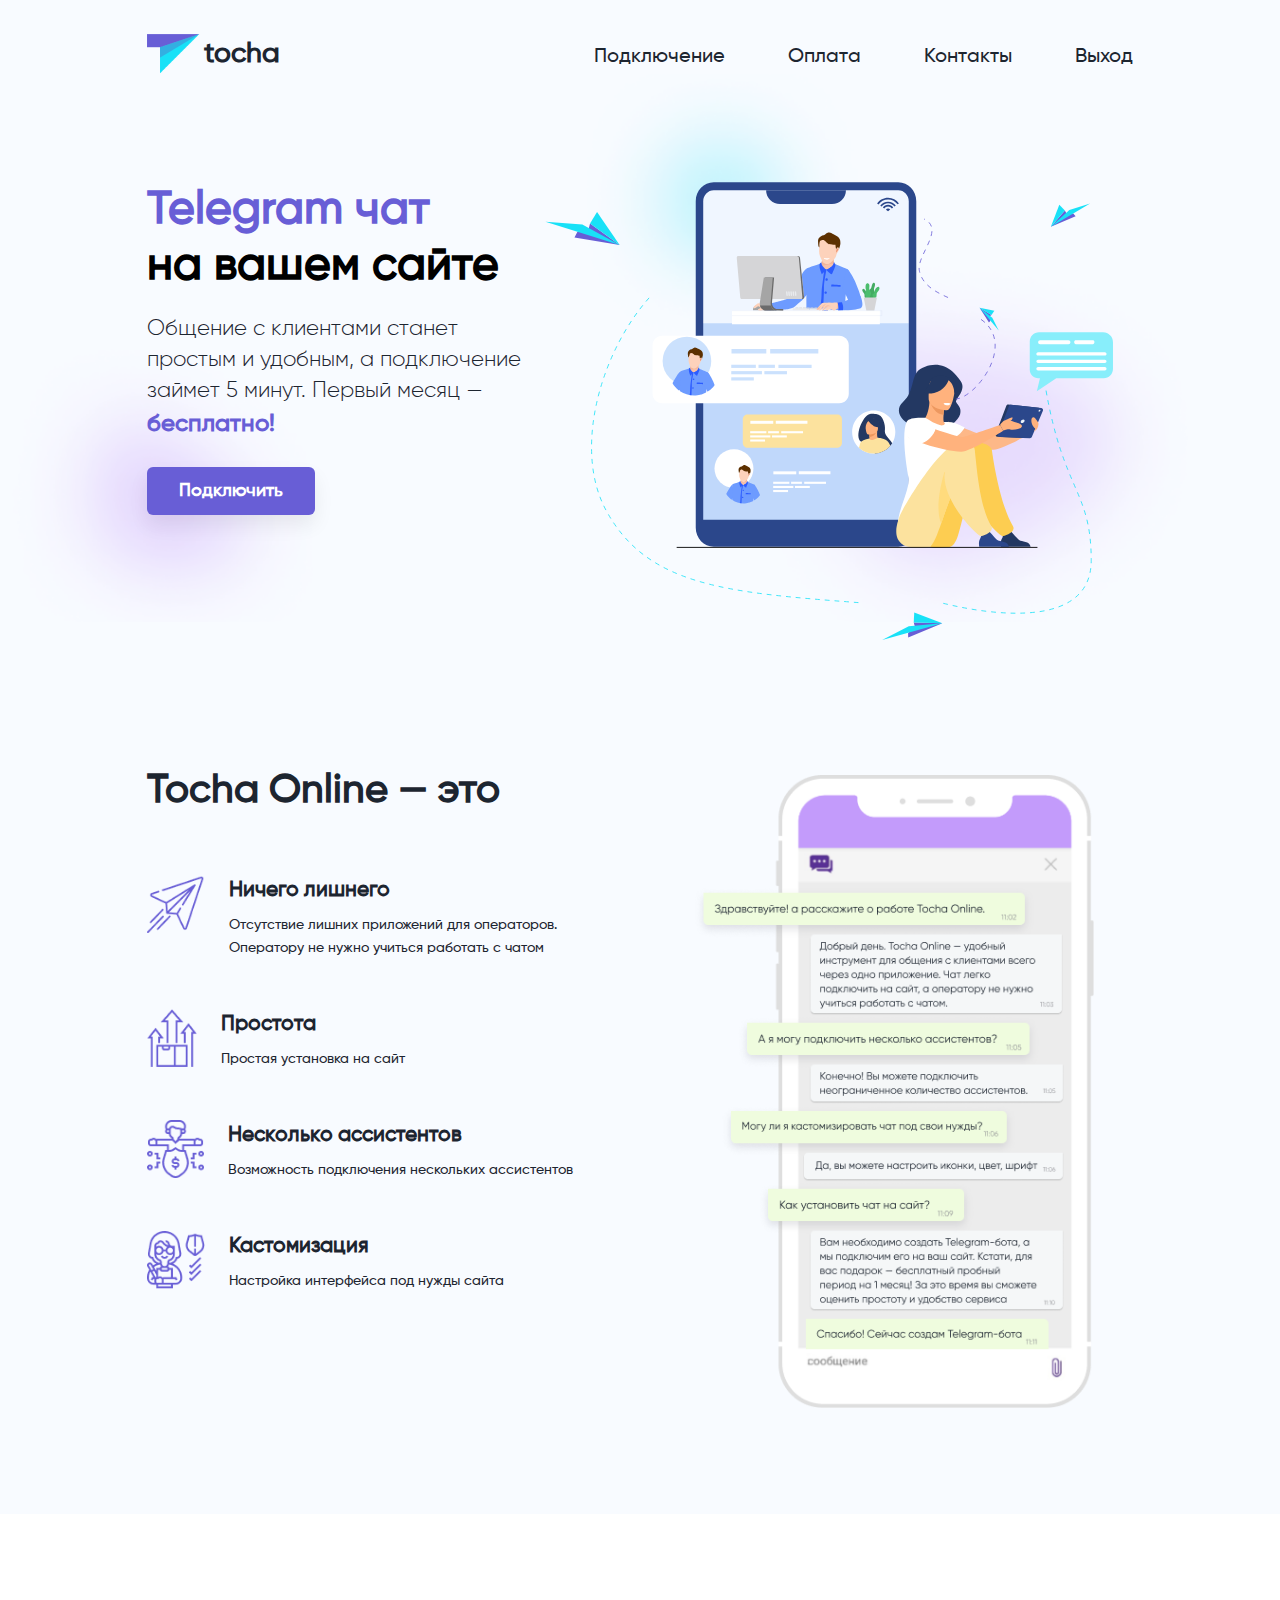
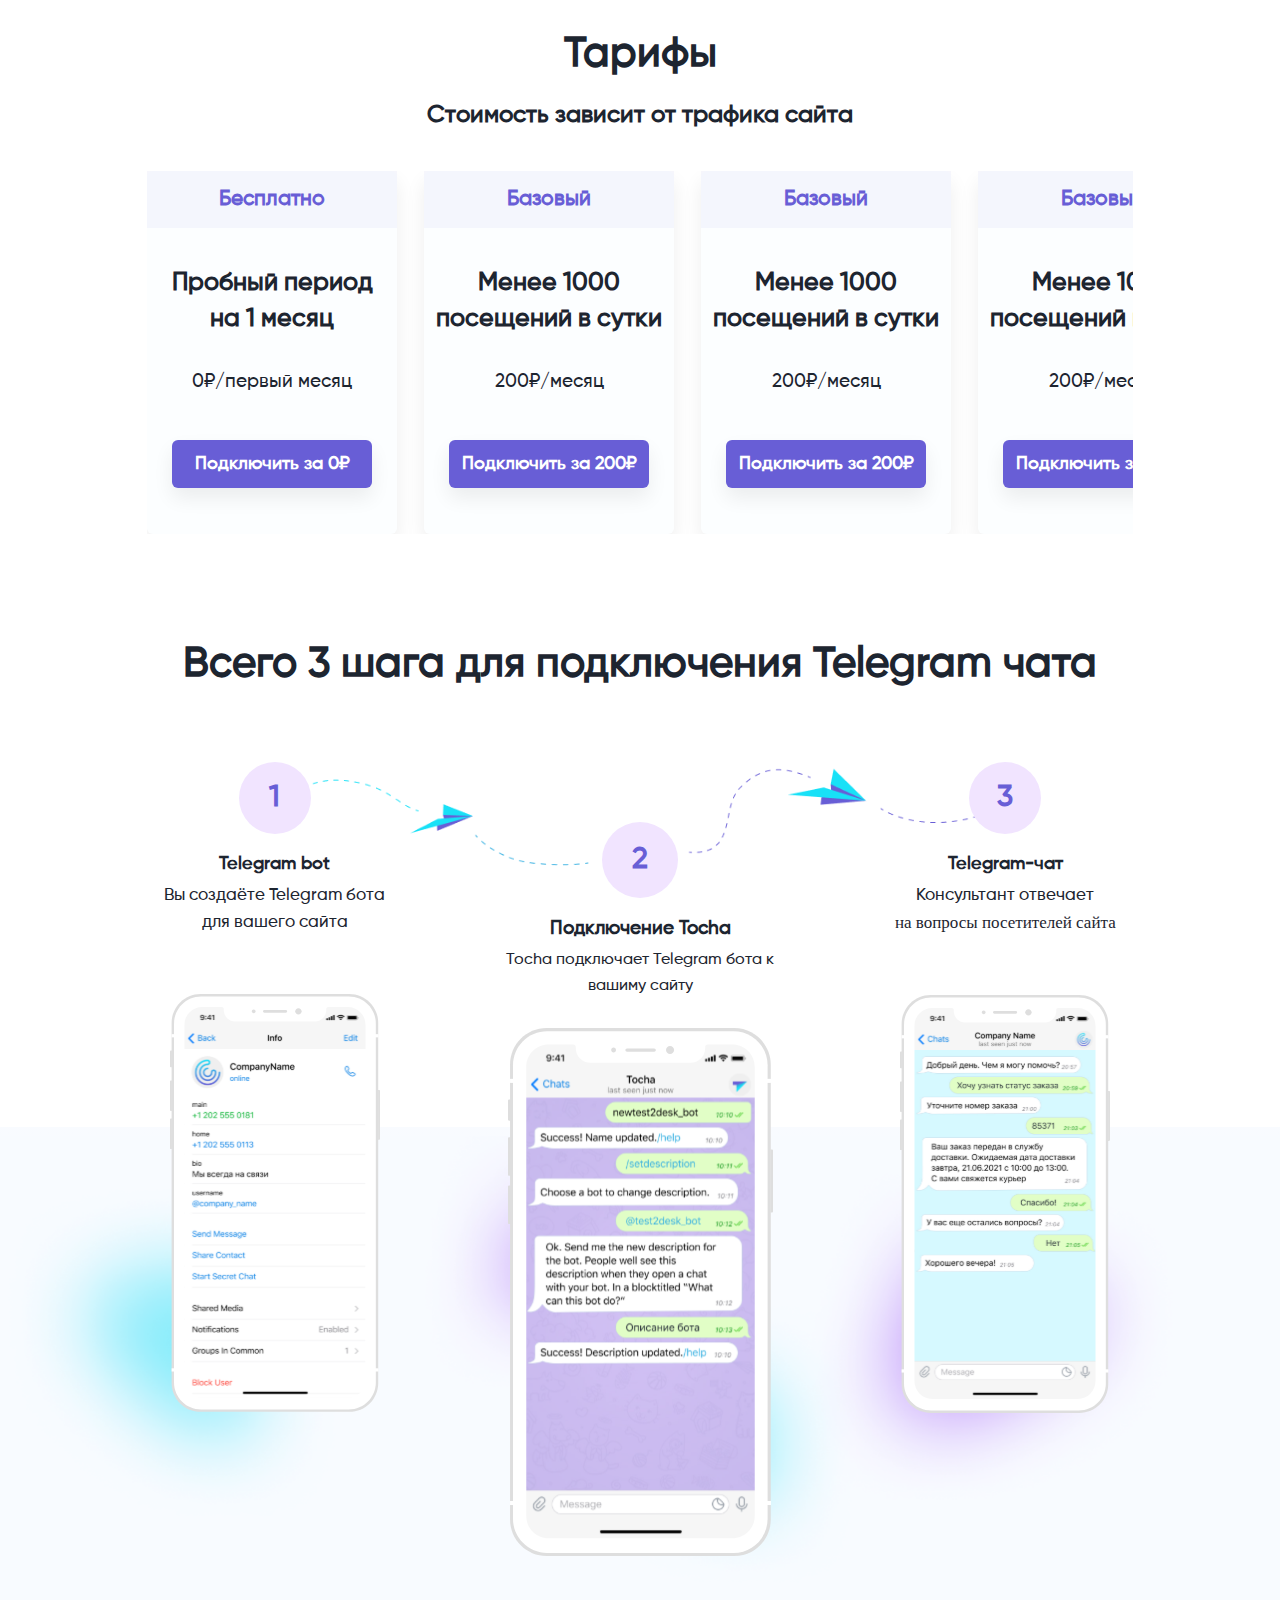
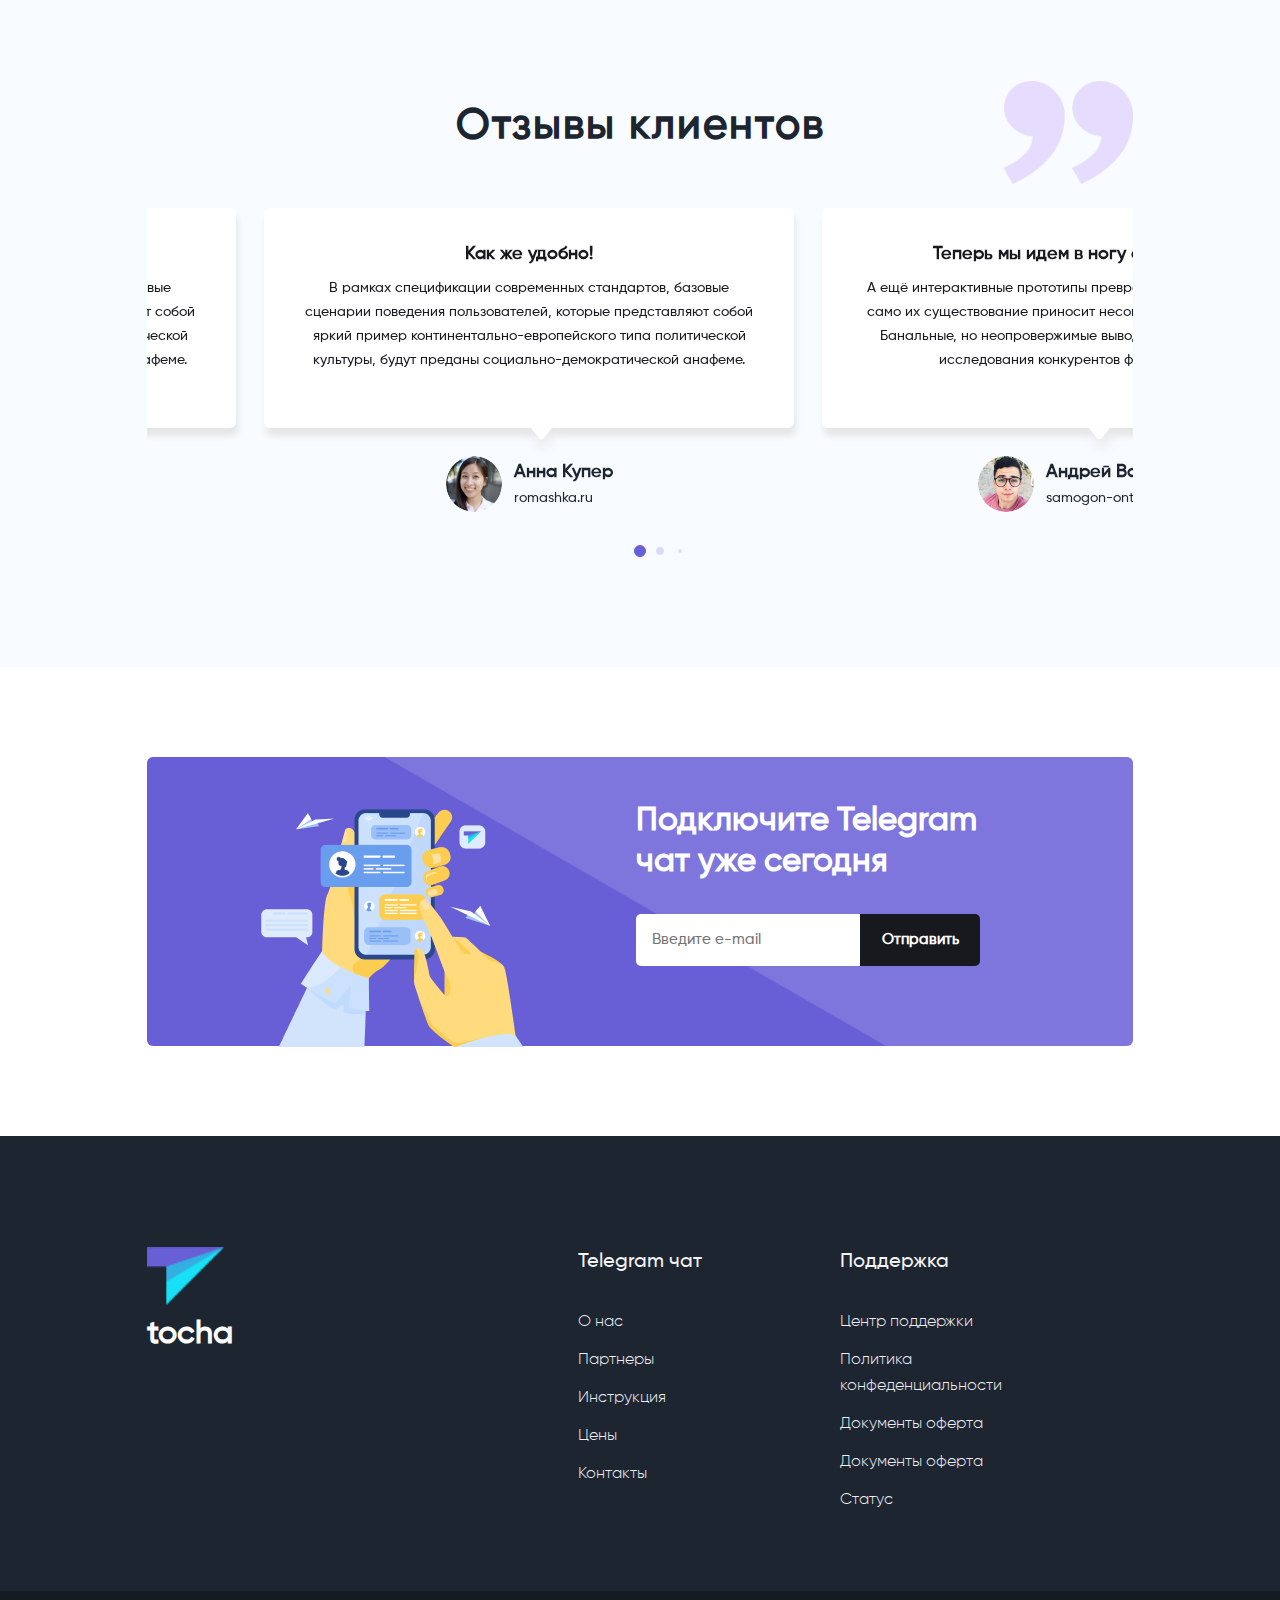
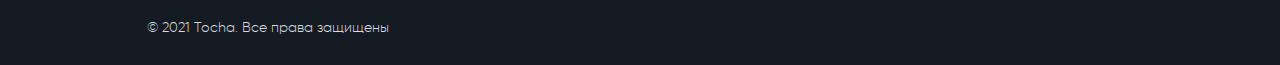
==== commit 3e567302: "added new swipe" ====
--- a/index.html
+++ b/index.html
@@ -18,13 +18,13 @@
       <div class="header__in container">
         <div class="header__logo">
           <div class="header__img">
-            <img src="./img/image 2.png" alt="img">
+            <a href="./test.html"><img src="./img/image 2.png" alt="img"></a>
           </div>
           <h3>tocha</h3>
         </div>
         <div class="header__menu">
           <ul>
-            <li><a href="./test.html">Подключение</a></li>
+            <li>Подключение</li>
             <li>Оплата</li>
             <li>Контакты</li>
             <li>Выход</li>
@@ -34,6 +34,9 @@
     </header>
 
     <section class="hero">
+      <div class="hero__bg">
+        <img src="./img/bg3.png" alt="img">
+      </div>
       <div class="hero__in container">
         <div class="hero__description">
           <div class="hero__title">
@@ -45,9 +48,6 @@
             Первый месяц — <span class="hero__text">бесплатно!</span>
           </div>
           <button class="hero__btn">
-            <div class="hero__purple">
-              <!-- <img src="./img/Purple Circle.png" alt="img"> -->
-            </div>
             <h5>Подключить</h5>
           </button>
         </div>
@@ -115,66 +115,223 @@
       <div class="pockets__in container">
         <div class="pockets__title">Тарифы</div>
         <div class="pockets__subtitle">Стоимость зависит от трафика сайта</div>
-        <div class="pockets__cards">
-          <div class="pockets__card">
-            <div class="pockets__types">
-              Бесплатно
-            </div>
-            <div class="pockets__info">
-              Пробный период на 1 месяц
-            </div>
-            <div class="pockets__text">
-              0₽/первый месяц
-            </div>
-            <button class="pockets__btn">
-              <p>Подключить за 0₽</p>
-            </button>
-          </div>
-
-          <div class="pockets__card">
-            <div class="pockets__types">
-              Базовый
-            </div>
-            <div class="pockets__info">
-              Менее 1000 посещений в сутки
-            </div>
-            <div class="pockets__text">
-              200₽/месяц
-            </div>
-            <button class="pockets__btn">
-              <p>Подключить за 200₽</p>
-            </button>
-          </div>
-
-          <div class="pockets__card">
-            <div class="pockets__types">
-              Премиум
-            </div>
-            <div class="pockets__info">
-              Более 1000 посещений в сутки
-            </div>
-            <div class="pockets__text">
-              500₽/месяц
-            </div>
-            <button class="pockets__btn">
-              <p>Подключить за 500₽</p>
-            </button>
+        <div class="pockets__swipeeee">        
+          <div class="pockets__cards">
+            <div class="pockets__card">
+              <div class="pockets__types">
+                Бесплатно
+              </div>
+              <div class="pockets__info">
+                Пробный период на 1 месяц
+              </div>
+              <div class="pockets__text">
+                0₽/первый месяц
+              </div>
+              <button class="pockets__btn">
+                <p>Подключить за 0₽</p>
+              </button>
+            </div>
+
+            <div class="pockets__card">
+              <div class="pockets__types">
+                Базовый
+              </div>
+              <div class="pockets__info">
+                Менее 1000 посещений в сутки
+              </div>
+              <div class="pockets__text">
+                200₽/месяц
+              </div>
+              <button class="pockets__btn">
+                <p>Подключить за 200₽</p>
+              </button>
+            </div>
+
+            <div class="pockets__card">
+              <div class="pockets__types">
+                Базовый
+              </div>
+              <div class="pockets__info">
+                Менее 1000 посещений в сутки
+              </div>
+              <div class="pockets__text">
+                200₽/месяц
+              </div>
+              <button class="pockets__btn">
+                <p>Подключить за 200₽</p>
+              </button>
+            </div>
+
+            <div class="pockets__card">
+              <div class="pockets__types">
+                Базовый
+              </div>
+              <div class="pockets__info">
+                Менее 1000 посещений в сутки
+              </div>
+              <div class="pockets__text">
+                200₽/месяц
+              </div>
+              <button class="pockets__btn">
+                <p>Подключить за 200₽</p>
+              </button>
+            </div>
+
+            <div class="pockets__card">
+              <div class="pockets__types">
+                Базовый
+              </div>
+              <div class="pockets__info">
+                Менее 1000 посещений в сутки
+              </div>
+              <div class="pockets__text">
+                200₽/месяц
+              </div>
+              <button class="pockets__btn">
+                <p>Подключить за 200₽</p>
+              </button>
+            </div>
+
+            <div class="pockets__card">
+              <div class="pockets__types">
+                Премиум
+              </div>
+              <div class="pockets__info">
+                Более 1000 посещений в сутки
+              </div>
+              <div class="pockets__text">
+                500₽/месяц
+              </div>
+              <button class="pockets__btn">
+                <p>Подключить за 500₽</p>
+              </button>
+            </div>
           </div>
         </div>
       </div>
     </section>
 
-    <!-- <section class="phones">
-      <div class="phones__in">
-        <div class="phones__title"> -->
-          <!-- Всего 3 шага для подключения Telegram чата -->
-        <!-- </div>
-        <div class="phones__image">
-          <img src="./img/steps.png" alt="img">
-        </div>
+
+<!-- 
+    <section class="pockets">
+      <div class="pockets__in container swiper">
+        <div class="pockets__title">Тарифы</div>
+        <div class="pockets__subtitle">Стоимость зависит от трафика сайта</div>
+        <div class="pockets__swipe">        
+          <div class="pockets__cards swiper-wrapper">
+            <div class="pockets__card swiper-slide">
+              <div class="pockets__types">
+                Бесплатно
+              </div>
+              <div class="pockets__info">
+                Пробный период на 1 месяц
+              </div>
+              <div class="pockets__text">
+                0₽/первый месяц
+              </div>
+              <button class="pockets__btn">
+                <p>Подключить за 0₽</p>
+              </button>
+            </div>
+
+            <div class="pockets__card swiper-slide">
+              <div class="pockets__types">
+                Базовый
+              </div>
+              <div class="pockets__info">
+                Менее 1000 посещений в сутки
+              </div>
+              <div class="pockets__text">
+                200₽/месяц
+              </div>
+              <button class="pockets__btn">
+                <p>Подключить за 200₽</p>
+              </button>
+            </div>
+
+            <div class="pockets__card swiper-slide">
+              <div class="pockets__types">
+                Премиум
+              </div>
+              <div class="pockets__info">
+                Более 1000 посещений в сутки
+              </div>
+              <div class="pockets__text">
+                500₽/месяц
+              </div>
+              <button class="pockets__btn">
+                <p>Подключить за 500₽</p>
+              </button>
+            </div>
+          </div>
+        </div>
+        <div class="swiper-pagination"></div>
       </div>
     </section> -->
 
+    <section class="phones">
+      <div class="phones__top">
+        <div class="phones__in container">
+          <div class="phones__title"> 
+            Всего 3 шага для подключения Telegram чата
+          </div>
+          <div class="phones__decoration">
+            <img src="./img/lines2.png" alt="img">
+          </div>
+          <div class="phones__info">
+
+            <div class="phones__item">
+              <div class="phones__circle">
+                <h6>1</h6>
+              </div>
+              <div class="phones__text">
+                <p>Telegram bot</p>
+              </div>
+              <div class="phones__subtext">
+                <p>Вы создаёте Telegram бота для вашего сайта</p>
+              </div>
+              <div class="phones__image">
+                <img src="./img/X1.svg" alt="img">
+              </div>
+            </div>
+
+            <div class="phones__item2">
+              <div class="phones__circle2">
+                <h6>2</h6>
+              </div>
+              <div class="phones__text2">
+                <p>Подключение Tocha</p>
+              </div>
+              <div class="phones__subtext2">
+                <p>Tocha подключает Telegram бота к вашиму сайту</p>
+              </div>
+              <div class="phones__image2">
+                <img src="./img/X.svg" alt="img">
+              </div>
+            </div>
+
+            <div class="phones__item">
+              <div class="phones__circle">
+                <h6>3</h6>
+              </div>
+              <div class="phones__text">
+                <p>Telegram-чат</p>
+              </div>
+              <div class="phones__subtext">
+                <p>Консультант отвечает <span>на вопросы посетителей сайта</span></p>
+              </div>
+              <div class="phones__image">
+                <img src="./img/X3.svg" alt="img">
+              </div>
+            </div>
+
+          </div>
+        </div>
+        <div class="phones__bg">
+          <img src="./img/Rectangle 594.png" alt="img">
+        </div>
+      </div>
+    </section> 
 
     <section class="clients">
       <div class="clients__position container">
@@ -197,6 +354,7 @@
                   политической культуры, будут преданы социально-демократической 
                   анафеме.
                 </p>
+                <img src="./img/screen.png" alt="img">
               </div>
               <div class="clients__profile">
                 <div class="clients__image">
@@ -217,6 +375,7 @@
                   Банальные, но неопровержимые выводы, а также тщательные 
                   исследования конкурентов формируют сеть.
                 </p>
+                <img src="./img/screen.png" alt="img">
               </div>
               <div class="clients__profile">
                 <div class="clients__image">
@@ -238,6 +397,7 @@
                   политической культуры, будут преданы социально-демократической 
                   анафеме.
                 </p>
+                <img src="./img/screen.png" alt="img">
               </div>
               <div class="clients__profile">
                 <div class="clients__image">
@@ -255,6 +415,28 @@
         <!-- <div class="swiper-button-next swiper-navBtn"></div>
         <div class="swiper-button-prev swiper-navBtn"></div> -->
         <div class="swiper-pagination"></div>
+      </div>
+    </section>
+
+    <section class="register">
+      <div class="register__in container">
+        <div class="register__vector">
+          <img src="./img/Vector 2.png" alt="img">
+        </div>
+        <div class="register__box">
+          <div class="register__image">
+            <img src="./img/Frame.png" alt="img">
+          </div>
+          <div class="register__info">
+            <div class="register__title">
+              <h5>Подключите Telegram чат <span>уже сегодня</span></h5>
+            </div>
+            <div class="register__place">
+              <input type="text" placeholder="Введите e-mail" class="register__input">
+              <button class="register__btn"><p>Отправить</p></button>
+            </div>
+          </div>
+        </div>
       </div>
     </section>
 
@@ -262,7 +444,7 @@
       <div class="container">
         <div class="footer__logo">
           <div class="footer__img">
-            <img src="./img/image 2.png" alt="img">
+            <a href="#"><img src="./img/image 2.png" alt="img"></a>
           </div>
           <h3>tocha</h3>
         </div>
--- a/css/style.css
+++ b/css/style.css
@@ -121,8 +121,10 @@
   }
 }
 
-.header {
-  margin-bottom: 121px;
+@media (max-width: 1070px) {
+  .header {
+    margin-bottom: 15px;
+  }
 }
 .header__in {
   justify-content: space-between;
@@ -140,6 +142,12 @@
   font-size: 28px;
   line-height: 21px;
   color: #1D2530;
+  cursor: pointer;
+}
+@media (max-width: 1024px) {
+  .header__logo h3 {
+    font-size: 26px;
+  }
 }
 .header__img {
   max-width: 55px;
@@ -160,14 +168,68 @@
   font-size: 20px;
   line-height: 26px;
   color: #1D2530;
+  cursor: pointer;
+}
+@media (max-width: 1024px) {
+  .header__menu ul li {
+    font-size: 16px;
+  }
 }
 
 .hero {
-  margin-bottom: 131px;
+  margin-bottom: 121px;
 }
 .hero__in {
   display: flex;
   justify-content: space-between;
+  margin-top: -510px;
+}
+@media (max-width: 1380px) {
+  .hero__in {
+    margin-top: -480px;
+  }
+}
+@media (max-width: 1300px) {
+  .hero__in {
+    margin-top: -440px;
+  }
+}
+@media (max-width: 1220px) {
+  .hero__in {
+    margin-top: -400px;
+  }
+}
+@media (max-width: 1120px) {
+  .hero__in {
+    margin-top: -370px;
+  }
+}
+@media (max-width: 986px) {
+  .hero__in {
+    margin-top: -350px;
+  }
+}
+@media (max-width: 935px) {
+  .hero__in {
+    margin-top: -320px;
+  }
+}
+@media (max-width: 860px) {
+  .hero__in {
+    margin-top: -305px;
+  }
+}
+@media (max-width: 820px) {
+  .hero__in {
+    margin-top: -300px;
+  }
+}
+.hero__bg {
+  max-width: 1440px;
+  margin: 0 auto;
+}
+.hero__bg img {
+  width: 100%;
 }
 .hero__description {
   max-width: 700px;
@@ -187,6 +249,7 @@
   color: #685ED6;
   margin-bottom: 24px;
   max-width: 380px;
+  cursor: pointer;
 }
 .hero__title span {
   font-family: "Gilroy";
@@ -218,6 +281,16 @@
     white-space: nowrap;
   }
 }
+@media (max-width: 1024px) {
+  .hero__title {
+    font-size: 37px;
+    line-height: 45px;
+  }
+  .hero__title span {
+    font-size: 37px;
+    line-height: 45px;
+  }
+}
 .hero__subtitle {
   font-family: "Gilroy-Light";
   font-style: normal;
@@ -236,8 +309,15 @@
     font-size: 22px;
     line-height: 31px;
     color: #1D2530;
+    margin-bottom: 26px;
+    max-width: 490px;
+  }
+}
+@media (max-width: 1024px) {
+  .hero__subtitle {
+    font-size: 18px;
+    line-height: 28px;
     margin-bottom: 22px;
-    max-width: 490px;
   }
 }
 .hero__text {
@@ -247,27 +327,36 @@
   font-size: 24px;
   line-height: 34px;
   color: #685ED6;
-  margin-bottom: 32px;
+}
+@media (max-width: 1024px) {
+  .hero__text {
+    font-size: 18px;
+    line-height: 28px;
+  }
 }
 .hero__btn {
-  position: relative;
-}
-.hero__btn h5 {
-  display: flex;
-  flex-direction: row;
-  align-items: center;
-  padding: 12px 32px;
   background: #685ED6;
-  color: white;
   box-shadow: 0px 10px 20px rgba(0, 0, 0, 0.07);
   border-radius: 6px;
+  max-width: 168px;
+}
+.hero__btn h5 {
+  padding: 12px 32px;
+  color: white;
   font-family: "Gilroy";
   font-style: normal;
   font-weight: 700;
   font-size: 18px;
   line-height: 24px;
   text-align: center;
-  max-width: 168px;
+}
+.hero__btn:hover {
+  background: #33AFE1;
+  padding: 3px;
+}
+.hero__btn:active {
+  background: #18E1F7;
+  padding: 0;
 }
 .hero__purple {
   position: absolute;
@@ -287,9 +376,16 @@
 .hero__image img {
   width: 100%;
 }
+@media (max-width: 1024px) {
+  .hero__image {
+    max-width: 690px;
+    min-width: 410px;
+    max-height: 555px;
+  }
+}
 
 .messenger {
-  margin-bottom: 63px;
+  margin-bottom: 73px;
 }
 .messenger__in {
   display: flex;
@@ -325,6 +421,12 @@
     font-size: calc(0.2vw + 2.7rem);
   }
 }
+@media (max-width: 1024px) {
+  .messenger__title {
+    white-space: nowrap;
+    font-size: calc(0.2vw + 2.2rem);
+  }
+}
 .messenger__menu {
   display: flex;
   margin-bottom: 49px;
@@ -349,6 +451,17 @@
   }
   .messenger__image img {
     max-width: 58px;
+    max-height: 58px;
+  }
+}
+@media (max-width: 1024px) {
+  .messenger__image {
+    max-width: 53px;
+    max-height: 53px;
+  }
+  .messenger__image img {
+    max-width: 53px;
+    max-height: 53px;
   }
 }
 .messenger__text h6 {
@@ -362,13 +475,16 @@
 }
 @media (max-width: 1439px) {
   .messenger__text h6 {
-    font-family: "Gilroy";
-    font-style: normal;
-    font-weight: 600;
     font-size: 21px;
     line-height: 31px;
-    color: #1D2530;
     margin-bottom: 8px;
+  }
+}
+@media (max-width: 1024px) {
+  .messenger__text h6 {
+    font-size: 18px;
+    line-height: 28px;
+    margin-bottom: 6px;
   }
 }
 .messenger__text p {
@@ -381,12 +497,14 @@
 }
 @media (max-width: 1439px) {
   .messenger__text p {
-    font-family: "Gilroy";
-    font-style: normal;
-    font-weight: 400;
     font-size: 14px;
     line-height: 23px;
-    color: #1D2530;
+  }
+}
+@media (max-width: 1024px) {
+  .messenger__text p {
+    font-size: 14px;
+    line-height: 21px;
   }
 }
 .messenger__phone {
@@ -405,11 +523,19 @@
     max-height: 655px;
   }
 }
+@media (max-width: 1024px) {
+  .messenger__phone {
+    width: 330px;
+  }
+  .messenger__phone img {
+    width: 330px;
+    max-height: 655px;
+  }
+}
 
 .pockets {
-  padding: 100px 0;
-  margin-bottom: 100px;
-  background: #E5E5E5;
+  padding: 110px 0 0;
+  background: #ffffff;
 }
 .pockets__in {
   display: block;
@@ -449,10 +575,12 @@
 .pockets__cards {
   display: flex;
   gap: 30px;
+  overflow-x: auto;
 }
 @media (max-width: 1439px) {
   .pockets__cards {
     gap: 27px;
+    overflow-x: auto;
   }
 }
 .pockets__card {
@@ -464,19 +592,20 @@
   display: flex;
   flex-direction: column;
   align-items: center;
+  min-width: 250px;
 }
 @media (max-width: 1439px) {
   .pockets__card {
-    max-width: 31.53%;
     min-width: 250px;
-    max-height: 387px;
-    background: #FCFEFF;
-    box-shadow: 0px 10px 20px rgba(0, 0, 0, 0.07);
-    border-radius: 6px;
-    display: flex;
-    flex-direction: column;
-    align-items: center;
-  }
+  }
+}
+@media (max-width: 1024px) {
+  .pockets__card {
+    min-width: 290px;
+  }
+}
+.pockets__cards::-webkit-scrollbar {
+  width: 0;
 }
 .pockets__types {
   font-family: "Gilroy";
@@ -555,13 +684,13 @@
   }
 }
 .pockets__btn {
-  padding: 12px;
+  padding: 12px 0;
   text-align: center;
   background: #685ED6;
   box-shadow: 0px 10px 20px rgba(0, 0, 0, 0.07);
   border-radius: 6px;
   width: 82%;
-  max-height: 48px;
+  height: 48px;
   margin-bottom: 50px;
 }
 .pockets__btn p {
@@ -574,18 +703,38 @@
 }
 @media (max-width: 1439px) {
   .pockets__btn {
-    padding: 12px;
+    padding: 12px 0;
     text-align: center;
     background: #685ED6;
     box-shadow: 0px 10px 20px rgba(0, 0, 0, 0.07);
     border-radius: 6px;
     width: 80%;
-    max-height: 48px;
+    height: 48px;
     margin-bottom: 46px;
   }
 }
-
+.pockets__btn:hover {
+  background: #33AFE1;
+  padding: 14px 0;
+}
+.pockets__btn:active {
+  background: #18E1F7;
+  padding: 12px;
+}
+
+.phones {
+  background-image: linear-gradient(to bottom, #ffffff 0%, #ffffff 64%, rgba(242, 247, 255, 0.5) 36%, rgba(242, 247, 255, 0.5) 100%);
+  background-repeat: no-repeat;
+  background-color: #fff;
+  padding-top: 100px;
+  margin-bottom: 235px;
+}
+.phones__top {
+  max-width: 1440px;
+  margin: 0 auto;
+}
 .phones__in {
+  position: relative;
   display: block;
 }
 .phones__title {
@@ -595,13 +744,165 @@
   font-size: 46px;
   line-height: 64px;
   color: #1D2530;
+  text-align: center;
+  margin-bottom: 54px;
+}
+@media (max-width: 1439px) {
+  .phones__title {
+    font-size: 42px;
+    line-height: 60px;
+  }
+}
+.phones__decoration {
+  width: 100%;
+}
+.phones__decoration img {
+  width: 100%;
+}
+.phones__info {
+  display: flex;
+  justify-content: space-between;
+  margin-top: -200px;
+  position: relative;
+}
+@media (max-width: 1164px) {
+  .phones__info {
+    display: flex;
+    gap: 5.7%;
+    margin-top: -185px;
+  }
+}
+.phones__item {
+  display: flex;
+  flex-direction: column;
+  align-items: center;
+}
+.phones__item2 {
+  display: flex;
+  flex-direction: column;
+  align-items: center;
+  margin-top: 60px;
+}
+.phones__circle {
+  width: 72px;
+  height: 72px;
+  background: #F1E4FF;
+  border-radius: 100px;
+  margin-bottom: 16px;
+  display: flex;
+  justify-content: center;
+  align-items: center;
+}
+.phones__circle h6 {
+  font-family: "Gilroy";
+  font-style: normal;
+  font-weight: 700;
+  font-size: 30px;
+  line-height: 30px;
+  display: flex;
+  align-items: center;
+  text-align: center;
+  color: #685ED6;
+}
+.phones__circle2 {
+  width: 76px;
+  height: 76px;
+  background: #F1E4FF;
+  border-radius: 100px;
+  margin-bottom: 16px;
+  display: flex;
+  justify-content: center;
+  align-items: center;
+}
+.phones__circle2 h6 {
+  font-family: "Gilroy";
+  font-style: normal;
+  font-weight: 700;
+  font-size: 30px;
+  line-height: 30px;
+  display: flex;
+  align-items: center;
+  text-align: center;
+  color: #685ED6;
+}
+.phones__text {
+  margin-bottom: 4px;
+}
+.phones__text p {
+  font-family: "Gilroy";
+  font-style: normal;
+  font-weight: 700;
+  font-size: 18px;
+  line-height: 28px;
+  text-align: center;
+  color: #1D2530;
+}
+.phones__text2 {
+  margin-bottom: 4px;
+}
+.phones__text2 p {
+  font-family: "Gilroy";
+  font-style: normal;
+  font-weight: 700;
+  font-size: 19px;
+  line-height: 29px;
+  text-align: center;
+  color: #1D2530;
+}
+.phones__subtext {
+  max-width: 255px;
+  margin-bottom: 58px;
+}
+.phones__subtext p {
+  font-family: "Gilroy";
+  font-style: normal;
+  font-weight: 400;
+  font-size: 17px;
+  line-height: 27px;
+  text-align: center;
+  color: #1D2530;
+}
+.phones__subtext span {
+  white-space: nowrap;
+}
+.phones__subtext2 {
+  max-width: 269px;
+  margin-bottom: 29px;
+}
+.phones__subtext2 p {
+  font-family: "Gilroy";
+  font-style: normal;
+  font-weight: 400;
+  font-size: 16px;
+  line-height: 26px;
+  text-align: center;
+  color: #1D2530;
+}
+.phones__image {
+  max-width: 210px;
+  max-height: 445px;
 }
 .phones__image img {
   width: 100%;
 }
+.phones__image2 {
+  max-width: 265px;
+  max-height: 543px;
+}
+.phones__image2 img {
+  width: 100%;
+}
+.phones__bg {
+  width: 100%;
+  margin-top: -420px;
+  max-height: 325px;
+}
+.phones__bg img {
+  width: 100%;
+}
 
 .clients {
-  margin-bottom: 200px;
+  margin-bottom: 100px;
 }
 .clients__position {
   position: relative;
@@ -654,6 +955,7 @@
   min-width: 530px;
 }
 .clients__desc {
+  position: relative;
   background: #ffffff;
   border-radius: 6px;
   max-width: 540px;
@@ -682,6 +984,12 @@
   line-height: 24px;
   color: #18191F;
 }
+.clients__desc img {
+  width: 25px;
+  position: absolute;
+  bottom: -15px;
+  filter: drop-shadow(2px 8px 6px rgb(230, 230, 230));
+}
 .clients__profile {
   display: flex;
   align-items: center;
@@ -725,6 +1033,122 @@
   }
 }
 
+.register {
+  padding: 90px 0;
+  background: #ffffff;
+}
+.register__in {
+  position: relative;
+  background: #685ED6;
+  padding: 18px 187px 0 110px;
+  border-radius: 6px;
+}
+@media (max-width: 1439px) {
+  .register__in {
+    padding: 18px 187px 0 90px;
+  }
+}
+@media (max-width: 1170px) {
+  .register__in {
+    padding: 18px 187px 0 50px;
+  }
+}
+.register__box {
+  position: relative;
+  display: flex;
+  justify-content: space-between;
+  margin: 0 auto;
+}
+@media (max-width: 1439px) {
+  .register__box {
+    max-width: 800px;
+  }
+}
+.register__image {
+  max-width: 314px;
+  max-height: 271px;
+}
+.register__image img {
+  max-width: 314px;
+}
+.register__info {
+  margin: 3.5% 0 0 12%;
+}
+@media (max-width: 1160px) {
+  .register__info {
+    margin: 3.5% 0 0 7%;
+  }
+}
+.register__title h5 {
+  font-family: "Gilroy";
+  font-style: normal;
+  font-weight: 800;
+  font-size: 33px;
+  line-height: 41px;
+  color: #FFFFFF;
+  margin-bottom: 32px;
+}
+.register__title span {
+  font-family: "Gilroy";
+  font-style: normal;
+  font-weight: 800;
+  font-size: 33px;
+  line-height: 41px;
+  color: #FFFFFF;
+  margin-bottom: 32px;
+  white-space: nowrap;
+}
+.register__place {
+  display: flex;
+}
+.register__input {
+  font-family: "Gilroy";
+  font-style: normal;
+  font-weight: 400;
+  font-size: 15px;
+  line-height: 24px;
+  color: #474A57;
+  padding: 14px 16px;
+  border-radius: 5px 0px 0px 5px;
+}
+.register__btn {
+  max-width: 120px;
+  background: #18191F;
+  border-radius: 0px 5px 5px 0px;
+  padding: 14px 22px;
+}
+.register__btn p {
+  font-family: "Gilroy";
+  font-style: normal;
+  font-weight: 700;
+  font-size: 15px;
+  line-height: 20px;
+  color: #FFFFFF;
+  text-align: center;
+}
+.register__btn:hover {
+  background: #404249;
+  padding: 14px 25px;
+}
+.register__btn:active {
+  background: #18191F;
+  padding: 14px 25px;
+}
+.register__btn:hover p {
+  font-size: 14.5px;
+}
+.register__vector {
+  position: absolute;
+  top: 0;
+  right: 0;
+  width: 76%;
+  height: 100%;
+}
+.register__vector img {
+  width: 100%;
+  height: 100%;
+}
+
 .footer {
   padding: 111px 0 66px;
   background: #1D2530;
@@ -739,6 +1163,7 @@
   font-size: 32px;
   line-height: 24px;
   color: #FFFFFF;
+  cursor: pointer;
 }
 .footer__img {
   max-width: 81px;
@@ -761,6 +1186,7 @@
   color: #F4F5F7;
   margin-bottom: 32px;
   white-space: nowrap;
+  cursor: pointer;
 }
 .footer__info ul li {
   font-family: "Gilroy-Light";
@@ -770,6 +1196,7 @@
   line-height: 26px;
   color: #EEEFF4;
   margin-bottom: 12px;
+  cursor: pointer;
 }
 
 .all {
@@ -783,4 +1210,5 @@
   font-size: 14px;
   line-height: 24px;
   color: #D9DBE1;
+  cursor: pointer;
 }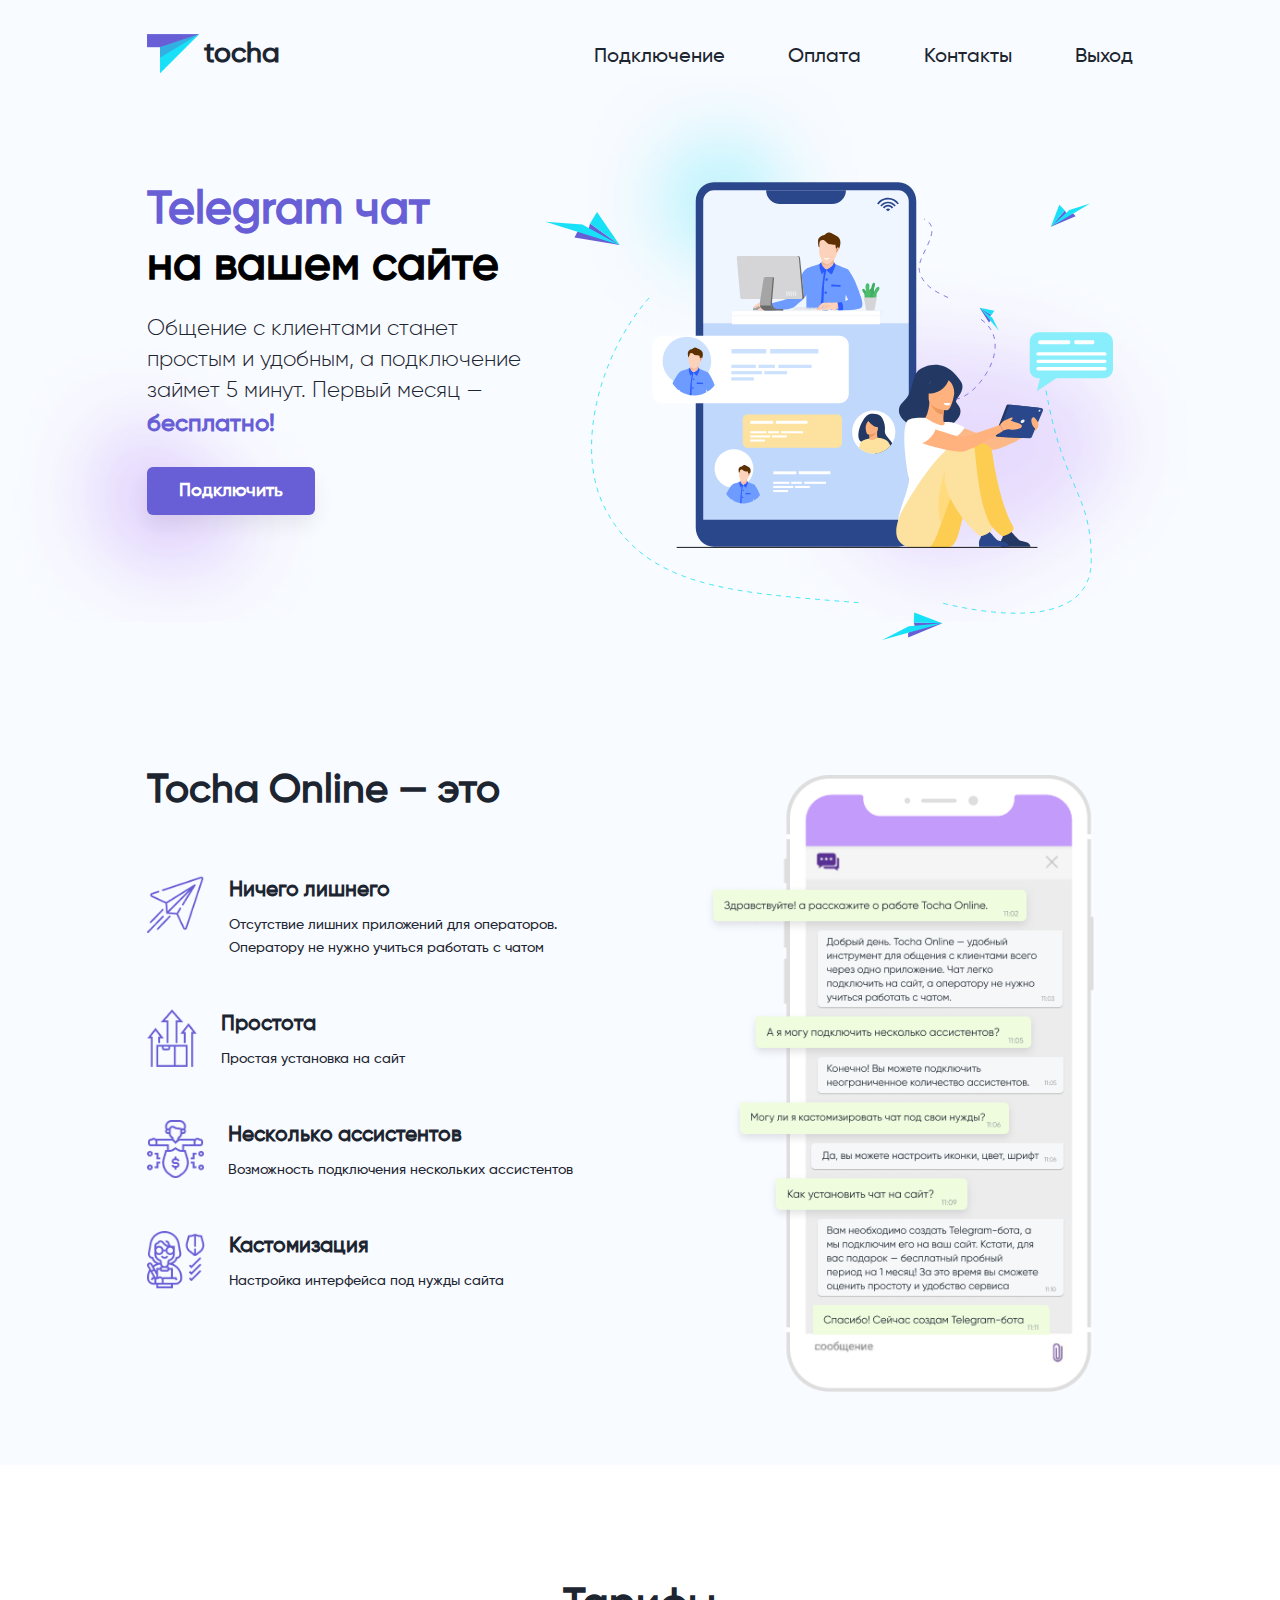
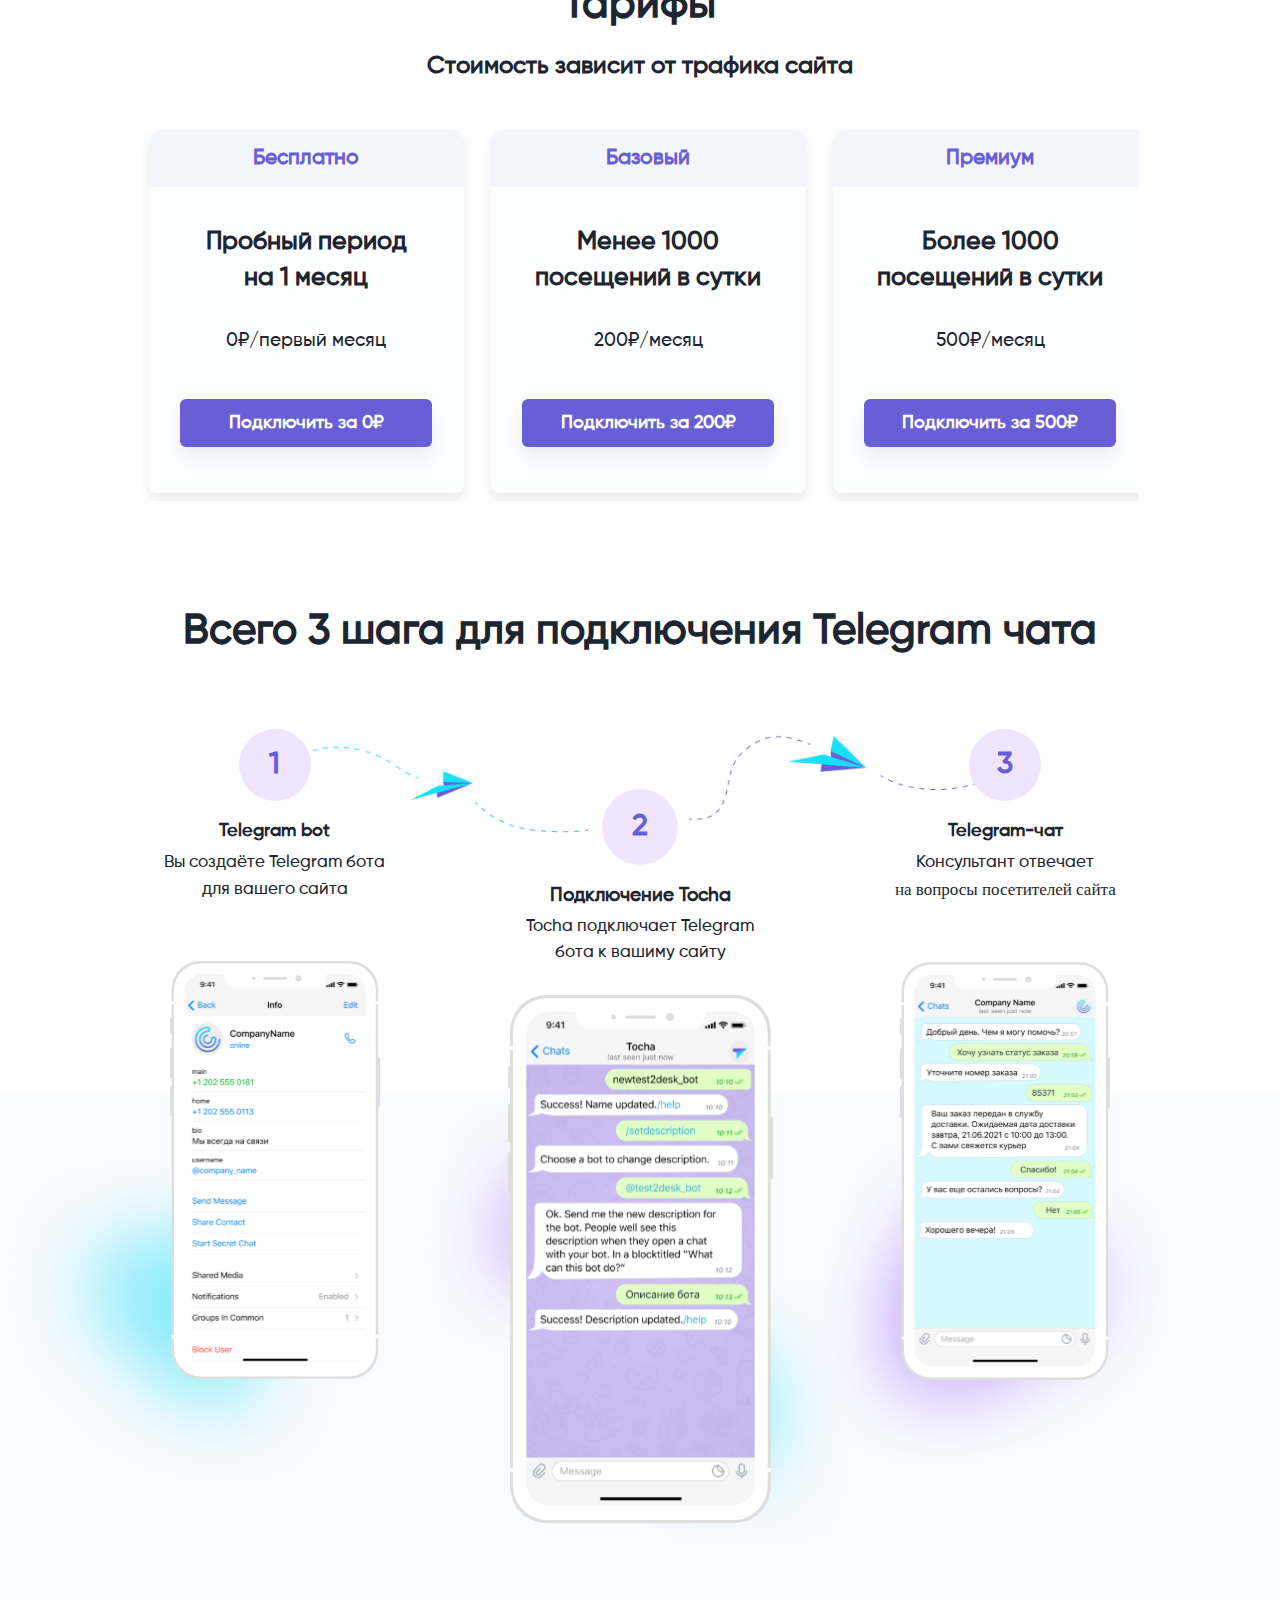
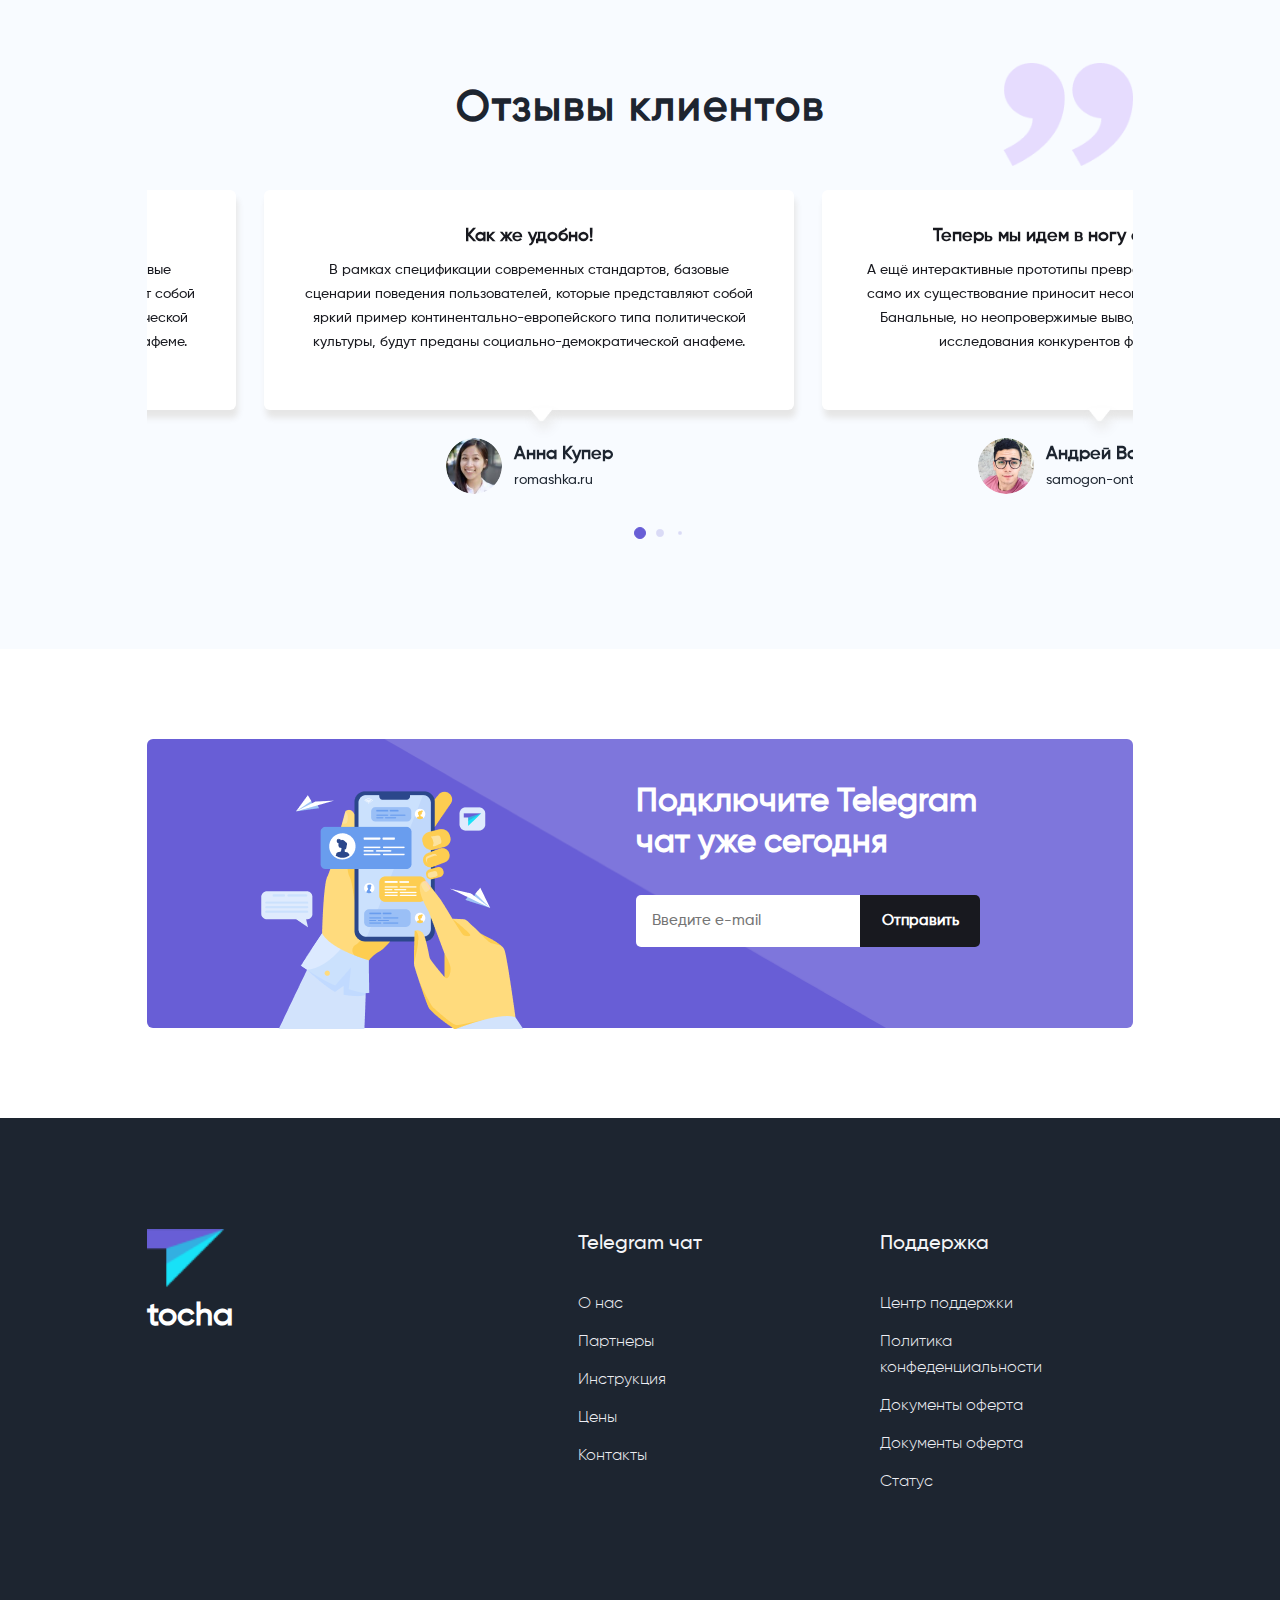
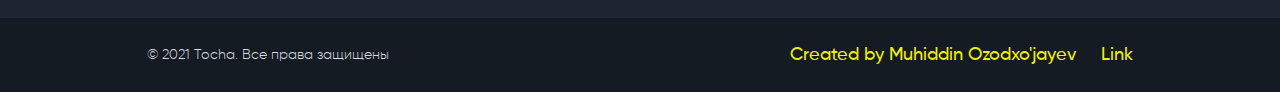
==== commit cdd34310: "mobile version" ====
--- a/index.html
+++ b/index.html
@@ -7,7 +7,6 @@
   <link rel="stylesheet" href="./css/style.css">
 
   <!-- Swiper css -->
-
   <link rel="stylesheet" href="./css/swiper-bundle.min.css">
 
   <title>tocha</title>
@@ -30,6 +29,9 @@
             <li>Выход</li>
           </ul>
         </div>
+        <div class="header__burger">
+          <img src="./img/Burger.png" alt="">
+        </div>
       </div>
     </header>
 
@@ -149,51 +151,6 @@
 
             <div class="pockets__card">
               <div class="pockets__types">
-                Базовый
-              </div>
-              <div class="pockets__info">
-                Менее 1000 посещений в сутки
-              </div>
-              <div class="pockets__text">
-                200₽/месяц
-              </div>
-              <button class="pockets__btn">
-                <p>Подключить за 200₽</p>
-              </button>
-            </div>
-
-            <div class="pockets__card">
-              <div class="pockets__types">
-                Базовый
-              </div>
-              <div class="pockets__info">
-                Менее 1000 посещений в сутки
-              </div>
-              <div class="pockets__text">
-                200₽/месяц
-              </div>
-              <button class="pockets__btn">
-                <p>Подключить за 200₽</p>
-              </button>
-            </div>
-
-            <div class="pockets__card">
-              <div class="pockets__types">
-                Базовый
-              </div>
-              <div class="pockets__info">
-                Менее 1000 посещений в сутки
-              </div>
-              <div class="pockets__text">
-                200₽/месяц
-              </div>
-              <button class="pockets__btn">
-                <p>Подключить за 200₽</p>
-              </button>
-            </div>
-
-            <div class="pockets__card">
-              <div class="pockets__types">
                 Премиум
               </div>
               <div class="pockets__info">
@@ -210,64 +167,6 @@
         </div>
       </div>
     </section>
-
-
-<!-- 
-    <section class="pockets">
-      <div class="pockets__in container swiper">
-        <div class="pockets__title">Тарифы</div>
-        <div class="pockets__subtitle">Стоимость зависит от трафика сайта</div>
-        <div class="pockets__swipe">        
-          <div class="pockets__cards swiper-wrapper">
-            <div class="pockets__card swiper-slide">
-              <div class="pockets__types">
-                Бесплатно
-              </div>
-              <div class="pockets__info">
-                Пробный период на 1 месяц
-              </div>
-              <div class="pockets__text">
-                0₽/первый месяц
-              </div>
-              <button class="pockets__btn">
-                <p>Подключить за 0₽</p>
-              </button>
-            </div>
-
-            <div class="pockets__card swiper-slide">
-              <div class="pockets__types">
-                Базовый
-              </div>
-              <div class="pockets__info">
-                Менее 1000 посещений в сутки
-              </div>
-              <div class="pockets__text">
-                200₽/месяц
-              </div>
-              <button class="pockets__btn">
-                <p>Подключить за 200₽</p>
-              </button>
-            </div>
-
-            <div class="pockets__card swiper-slide">
-              <div class="pockets__types">
-                Премиум
-              </div>
-              <div class="pockets__info">
-                Более 1000 посещений в сутки
-              </div>
-              <div class="pockets__text">
-                500₽/месяц
-              </div>
-              <button class="pockets__btn">
-                <p>Подключить за 500₽</p>
-              </button>
-            </div>
-          </div>
-        </div>
-        <div class="swiper-pagination"></div>
-      </div>
-    </section> -->
 
     <section class="phones">
       <div class="phones__top">
@@ -278,8 +177,8 @@
           <div class="phones__decoration">
             <img src="./img/lines2.png" alt="img">
           </div>
-          <div class="phones__info">
-
+        </div>
+          <div class="phones__info container">
             <div class="phones__item">
               <div class="phones__circle">
                 <h6>1</h6>
@@ -324,9 +223,8 @@
                 <img src="./img/X3.svg" alt="img">
               </div>
             </div>
-
-          </div>
-        </div>
+          </div>
+       
         <div class="phones__bg">
           <img src="./img/Rectangle 594.png" alt="img">
         </div>
@@ -448,32 +346,37 @@
           </div>
           <h3>tocha</h3>
         </div>
-        <div class="footer__info">
-          <h4>Telegram чат</h4>
-          <ul>
-            <li>О нас</li>
-            <li>Партнеры</li>
-            <li>Инструкция</li>
-            <li>Цены</li>
-            <li>Контакты</li>
-          </ul>
-        </div>
-        <div class="footer__info">
-          <h4>Поддержка</h4>
-          <ul>
-            <li>Центр поддержки</li>
-            <li>Политика конфеденциальности</li>
-            <li>Документы оферта</li>
-            <li>Документы оферта</li>
-            <li>Статус</li>
-          </ul>
+        <div class="footer__text">
+          <div class="footer__info">
+            <h4>Telegram чат</h4>
+            <ul>
+              <li>О нас</li>
+              <li>Партнеры</li>
+              <li>Инструкция</li>
+              <li>Цены</li>
+              <li>Контакты</li>
+            </ul>
+          </div>
+          <div class="footer__info">
+            <h4>Поддержка</h4>
+            <ul>
+              <li>Центр поддержки</li>
+              <li>Политика конфеденциальности</li>
+              <li>Документы оферта</li>
+              <li>Документы оферта</li>
+              <li>Статус</li>
+            </ul>
+          </div>
         </div>
       </div>
     </footer>
 
     <div class="all">
-      <div class="container">
+      <div class="container bottom">
         <p>© 2021 Tocha. Все права защищены</p>
+        <div class="name2">
+          <p class="author">Created by Muhiddin Ozodxo'jayev <a href="https://muhiddin33.netlify.app/"> Link</a></p>
+        </div>
       </div>
     </div>
   </div>
@@ -487,4 +390,7 @@
 <!-- 
   responsive
   1439px
+  1024px
+  700px
+
  -->--- a/css/style.css
+++ b/css/style.css
@@ -120,6 +120,11 @@
     width: 86%;
   }
 }
+@media (max-width: 768px) {
+  .container {
+    width: 90%;
+  }
+}
 
 @media (max-width: 1070px) {
   .header {
@@ -175,6 +180,30 @@
     font-size: 16px;
   }
 }
+@media (max-width: 970px) {
+  .header__menu ul {
+    gap: 24px;
+  }
+}
+@media (max-width: 630px) {
+  .header__menu ul {
+    display: none;
+  }
+}
+.header__burger {
+  display: none;
+}
+@media (max-width: 630px) {
+  .header__burger {
+    width: 40px;
+    height: 30px;
+    display: block;
+    cursor: pointer;
+  }
+  .header__burger img {
+    width: 100%;
+  }
+}
 
 .hero {
   margin-bottom: 121px;
@@ -224,12 +253,33 @@
     margin-top: -300px;
   }
 }
+@media (max-width: 790px) {
+  .hero__in {
+    margin-top: -270px;
+  }
+}
+@media (max-width: 725px) {
+  .hero__in {
+    margin-top: -260px;
+  }
+}
+@media (max-width: 700px) {
+  .hero__in {
+    display: block;
+    margin-top: 50px;
+  }
+}
 .hero__bg {
   max-width: 1440px;
   margin: 0 auto;
 }
 .hero__bg img {
   width: 100%;
+}
+@media (max-width: 700px) {
+  .hero__bg {
+    display: none;
+  }
 }
 .hero__description {
   max-width: 700px;
@@ -291,6 +341,16 @@
     line-height: 45px;
   }
 }
+@media (max-width: 800px) {
+  .hero__title {
+    font-size: 32px;
+    line-height: 40px;
+  }
+  .hero__title span {
+    font-size: 32px;
+    line-height: 40px;
+  }
+}
 .hero__subtitle {
   font-family: "Gilroy-Light";
   font-style: normal;
@@ -376,6 +436,11 @@
 .hero__image img {
   width: 100%;
 }
+@media (max-width: 716px) {
+  .hero__image img {
+    margin-top: 15px;
+  }
+}
 @media (max-width: 1024px) {
   .hero__image {
     max-width: 690px;
@@ -383,10 +448,30 @@
     max-height: 555px;
   }
 }
+@media (max-width: 880px) {
+  .hero__image {
+    min-width: 390px;
+  }
+}
+@media (max-width: 700px) {
+  .hero__image {
+    margin-top: 30px;
+    display: flex;
+    min-width: 300px;
+  }
+  .hero__image img {
+    max-width: 520px;
+  }
+}
 
 .messenger {
   margin-bottom: 73px;
 }
+@media (max-width: 800px) {
+  .messenger {
+    margin-bottom: 33px;
+  }
+}
 .messenger__in {
   display: flex;
   justify-content: space-between;
@@ -395,6 +480,13 @@
 @media (max-width: 1439px) {
   .messenger__in {
     padding-right: 3%;
+  }
+}
+@media (max-width: 700px) {
+  .messenger__in {
+    display: block;
+    padding: 0;
+    max-width: 400px;
   }
 }
 .messenger__description {
@@ -404,6 +496,11 @@
   .messenger__description {
     width: 470px;
     padding-right: 20px;
+  }
+}
+@media (max-width: 700px) {
+  .messenger__description {
+    max-width: 300px;
   }
 }
 .messenger__title {
@@ -437,6 +534,18 @@
     gap: 24px;
   }
 }
+@media (max-width: 1190px) {
+  .messenger__menu {
+    gap: 20px;
+    margin-bottom: 37px;
+  }
+}
+@media (max-width: 1000px) {
+  .messenger__menu {
+    gap: 20px;
+    margin-bottom: 30px;
+  }
+}
 .messenger__image {
   max-width: 62px;
   max-height: 62px;
@@ -462,6 +571,17 @@
   .messenger__image img {
     max-width: 53px;
     max-height: 53px;
+  }
+}
+@media (max-width: 900px) {
+  .messenger__image {
+    max-width: 38px;
+    max-height: 38px;
+    margin: auto 0;
+  }
+  .messenger__image img {
+    max-width: 38px;
+    max-height: 38px;
   }
 }
 .messenger__text h6 {
@@ -508,18 +628,27 @@
   }
 }
 .messenger__phone {
-  width: 411px;
-  height: 666px;
+  width: 400px;
+  max-height: 666px;
 }
 .messenger__phone img {
-  width: 411px;
+  width: 400px;
 }
 @media (max-width: 1439px) {
   .messenger__phone {
-    width: 400px;
+    width: 390px;
   }
   .messenger__phone img {
-    width: 400px;
+    width: 390px;
+    max-height: 655px;
+  }
+}
+@media (max-width: 1124px) {
+  .messenger__phone {
+    width: 370px;
+  }
+  .messenger__phone img {
+    width: 370px;
     max-height: 655px;
   }
 }
@@ -532,13 +661,52 @@
     max-height: 655px;
   }
 }
+@media (max-width: 888px) {
+  .messenger__phone {
+    width: 308px;
+  }
+  .messenger__phone img {
+    width: 308px;
+    max-height: 655px;
+  }
+}
 
 .pockets {
   padding: 110px 0 0;
   background: #ffffff;
 }
+@media (max-width: 1160px) {
+  .pockets {
+    padding: 80px 0 0;
+  }
+}
+@media (max-width: 1000px) {
+  .pockets {
+    padding: 50px 0 0;
+  }
+}
 .pockets__in {
   display: block;
+}
+@media (max-width: 1300px) {
+  .pockets__in {
+    width: 78%;
+  }
+}
+@media (max-width: 1024px) {
+  .pockets__in {
+    width: 87%;
+  }
+}
+@media (max-width: 768px) {
+  .pockets__in {
+    width: 91%;
+  }
+}
+@media (max-width: 700px) {
+  .pockets__in {
+    width: 100%;
+  }
 }
 .pockets__title {
   font-family: "Gilroy";
@@ -552,14 +720,16 @@
 }
 @media (max-width: 1439px) {
   .pockets__title {
-    font-family: "Gilroy";
-    font-style: normal;
-    font-weight: 800;
     font-size: 42px;
     line-height: 60px;
-    text-align: center;
-    color: #1D2530;
     margin-bottom: 15px;
+  }
+}
+@media (max-width: 1000px) {
+  .pockets__title {
+    font-size: 32px;
+    line-height: 50px;
+    margin-bottom: 14px;
   }
 }
 .pockets__subtitle {
@@ -572,23 +742,46 @@
   margin-bottom: 40px;
   text-align: center;
 }
+@media (max-width: 1000px) {
+  .pockets__subtitle {
+    font-size: 21px;
+    line-height: 28px;
+    color: #1D2530;
+    margin-bottom: 35px;
+  }
+}
 .pockets__cards {
   display: flex;
   gap: 30px;
-  overflow-x: auto;
-}
-@media (max-width: 1439px) {
+}
+@media (max-width: 1439px) {
+  .pockets__cards {
+    gap: 27px;
+  }
+}
+@media (max-width: 1300px) {
   .pockets__cards {
     gap: 27px;
     overflow-x: auto;
-  }
+    padding: 8px;
+  }
+}
+@media (max-width: 700px) {
+  .pockets__cards {
+    gap: 27px;
+    overflow-x: auto;
+    padding: 2% 5%;
+  }
+}
+.pockets__cards::-webkit-scrollbar {
+  width: 0;
 }
 .pockets__card {
   width: 31.53%;
   max-height: 387px;
   background: #FCFEFF;
   box-shadow: 0px 10px 20px rgba(0, 0, 0, 0.07);
-  border-radius: 6px;
+  border-radius: 8px;
   display: flex;
   flex-direction: column;
   align-items: center;
@@ -597,15 +790,13 @@
 @media (max-width: 1439px) {
   .pockets__card {
     min-width: 250px;
-  }
-}
-@media (max-width: 1024px) {
+    box-shadow: 0px 8px 12px rgba(0, 0, 0, 0.07);
+  }
+}
+@media (max-width: 1300px) {
   .pockets__card {
-    min-width: 290px;
-  }
-}
-.pockets__cards::-webkit-scrollbar {
-  width: 0;
+    min-width: 315px;
+  }
 }
 .pockets__types {
   font-family: "Gilroy";
@@ -617,6 +808,7 @@
   width: 100%;
   padding: 7px;
   margin-bottom: 40px;
+  border-radius: 12px 12px 0 0;
   text-align: center;
   background: rgba(104, 94, 214, 0.05);
 }
@@ -630,6 +822,7 @@
     color: #685ED6;
     width: 100%;
     padding: 7px;
+    border-radius: 12px 12px 0 0;
     margin-bottom: 38px;
     text-align: center;
     background: rgba(104, 94, 214, 0.05);
@@ -727,7 +920,23 @@
   background-repeat: no-repeat;
   background-color: #fff;
   padding-top: 100px;
-  margin-bottom: 235px;
+  margin-bottom: 250px;
+}
+@media (max-width: 1024px) {
+  .phones {
+    margin-bottom: 220px;
+  }
+}
+@media (max-width: 880px) {
+  .phones {
+    padding-top: 75px;
+    margin-bottom: 170px;
+  }
+}
+@media (max-width: 879px) {
+  .phones {
+    margin-bottom: 10px;
+  }
 }
 .phones__top {
   max-width: 1440px;
@@ -753,11 +962,23 @@
     line-height: 60px;
   }
 }
+@media (max-width: 1000px) {
+  .phones__title {
+    font-size: 32px;
+    line-height: 50px;
+    margin-bottom: 46px;
+  }
+}
 .phones__decoration {
   width: 100%;
 }
 .phones__decoration img {
   width: 100%;
+}
+@media (max-width: 880px) {
+  .phones__decoration {
+    display: none;
+  }
 }
 .phones__info {
   display: flex;
@@ -772,6 +993,27 @@
     margin-top: -185px;
   }
 }
+@media (max-width: 990px) {
+  .phones__info {
+    margin-top: -165px;
+  }
+}
+@media (max-width: 880px) {
+  .phones__info {
+    margin-top: -5px;
+  }
+}
+@media (max-width: 760px) {
+  .phones__info {
+    gap: 5%;
+    overflow-x: auto;
+    width: 100%;
+    padding: 0 5%;
+  }
+}
+.phones__info::-webkit-scrollbar {
+  width: 0;
+}
 .phones__item {
   display: flex;
   flex-direction: column;
@@ -782,6 +1024,11 @@
   flex-direction: column;
   align-items: center;
   margin-top: 60px;
+}
+@media (max-width: 880px) {
+  .phones__item2 {
+    margin-top: 0;
+  }
 }
 .phones__circle {
   width: 72px;
@@ -804,6 +1051,15 @@
   text-align: center;
   color: #685ED6;
 }
+@media (max-width: 880px) {
+  .phones__circle {
+    width: 68px;
+    height: 68px;
+  }
+  .phones__circle h6 {
+    font-size: 26px;
+  }
+}
 .phones__circle2 {
   width: 76px;
   height: 76px;
@@ -825,6 +1081,15 @@
   text-align: center;
   color: #685ED6;
 }
+@media (max-width: 880px) {
+  .phones__circle2 {
+    width: 70px;
+    height: 70px;
+  }
+  .phones__circle2 h6 {
+    font-size: 26px;
+  }
+}
 .phones__text {
   margin-bottom: 4px;
 }
@@ -837,6 +1102,12 @@
   text-align: center;
   color: #1D2530;
 }
+@media (max-width: 880px) {
+  .phones__text p {
+    font-size: 16px;
+    line-height: 23px;
+  }
+}
 .phones__text2 {
   margin-bottom: 4px;
 }
@@ -849,6 +1120,12 @@
   text-align: center;
   color: #1D2530;
 }
+@media (max-width: 880px) {
+  .phones__text2 p {
+    font-size: 16px;
+    line-height: 23px;
+  }
+}
 .phones__subtext {
   max-width: 255px;
   margin-bottom: 58px;
@@ -865,6 +1142,15 @@
 .phones__subtext span {
   white-space: nowrap;
 }
+@media (max-width: 880px) {
+  .phones__subtext {
+    margin-bottom: 36px;
+  }
+  .phones__subtext p {
+    font-size: 14px;
+    line-height: 22px;
+  }
+}
 .phones__subtext2 {
   max-width: 269px;
   margin-bottom: 29px;
@@ -873,11 +1159,20 @@
   font-family: "Gilroy";
   font-style: normal;
   font-weight: 400;
-  font-size: 16px;
+  font-size: 17px;
   line-height: 26px;
   text-align: center;
   color: #1D2530;
 }
+@media (max-width: 880px) {
+  .phones__subtext2 {
+    margin-bottom: 36px;
+  }
+  .phones__subtext2 p {
+    font-size: 14px;
+    line-height: 22px;
+  }
+}
 .phones__image {
   max-width: 210px;
   max-height: 445px;
@@ -885,12 +1180,48 @@
 .phones__image img {
   width: 100%;
 }
+@media (max-width: 880px) {
+  .phones__image {
+    max-width: 202px;
+    max-height: 445px;
+  }
+  .phones__image img {
+    width: 100%;
+  }
+}
+@media (max-width: 768px) {
+  .phones__image {
+    min-width: 200px;
+    max-height: 445px;
+  }
+  .phones__image img {
+    width: 100%;
+  }
+}
 .phones__image2 {
   max-width: 265px;
   max-height: 543px;
 }
 .phones__image2 img {
   width: 100%;
+}
+@media (max-width: 880px) {
+  .phones__image2 {
+    max-width: 202px;
+    max-height: 445px;
+  }
+  .phones__image2 img {
+    width: 100%;
+  }
+}
+@media (max-width: 768px) {
+  .phones__image2 {
+    min-width: 200px;
+    max-height: 445px;
+  }
+  .phones__image2 img {
+    width: 100%;
+  }
 }
 .phones__bg {
   width: 100%;
@@ -900,9 +1231,24 @@
 .phones__bg img {
   width: 100%;
 }
+@media (max-width: 880px) {
+  .phones__bg {
+    margin-top: -200px;
+  }
+}
 
 .clients {
   margin-bottom: 100px;
+}
+@media (max-width: 1024px) {
+  .clients {
+    margin-bottom: 70px;
+  }
+}
+@media (max-width: 900px) {
+  .clients {
+    margin-bottom: 50px;
+  }
 }
 .clients__position {
   position: relative;
@@ -921,6 +1267,22 @@
   .clients__decoration img {
     width: 130px;
     height: 103px;
+  }
+}
+@media (max-width: 1000px) {
+  .clients__decoration img {
+    width: 105px;
+    height: 85px;
+  }
+}
+@media (max-width: 700px) {
+  .clients__decoration {
+    top: -60px;
+  }
+  .clients__decoration img {
+    top: -60px;
+    width: 65px;
+    height: 50px;
   }
 }
 .clients__in {
@@ -950,9 +1312,22 @@
     letter-spacing: 2px;
   }
 }
+@media (max-width: 1000px) {
+  .clients__title {
+    font-size: 32px;
+    line-height: 50px;
+    margin-bottom: 40px;
+    letter-spacing: 1px;
+  }
+}
 .clients__card {
   border-radius: 8px;
   min-width: 530px;
+}
+@media (max-width: 700px) {
+  .clients__card {
+    min-width: 330px;
+  }
 }
 .clients__desc {
   position: relative;
@@ -1037,6 +1412,16 @@
   padding: 90px 0;
   background: #ffffff;
 }
+@media (max-width: 1024px) {
+  .register {
+    padding: 70px 0;
+  }
+}
+@media (max-width: 900px) {
+  .register {
+    padding: 50px 0;
+  }
+}
 .register__in {
   position: relative;
   background: #685ED6;
@@ -1050,7 +1435,17 @@
 }
 @media (max-width: 1170px) {
   .register__in {
-    padding: 18px 187px 0 50px;
+    padding: 18px 187px 0 40px;
+  }
+}
+@media (max-width: 785px) {
+  .register__in {
+    padding: 18px 187px 0 0;
+  }
+}
+@media (max-width: 700px) {
+  .register__in {
+    padding: 0;
   }
 }
 .register__box {
@@ -1062,6 +1457,11 @@
 @media (max-width: 1439px) {
   .register__box {
     max-width: 800px;
+  }
+}
+@media (max-width: 700px) {
+  .register__box {
+    display: block;
   }
 }
 .register__image {
@@ -1071,12 +1471,31 @@
 .register__image img {
   max-width: 314px;
 }
+@media (max-width: 940px) {
+  .register__image img {
+    max-width: 260px;
+  }
+}
+@media (max-width: 700px) {
+  .register__image {
+    margin: 0 auto;
+  }
+  .register__image img {
+    max-width: 260px;
+  }
+}
 .register__info {
   margin: 3.5% 0 0 12%;
 }
 @media (max-width: 1160px) {
   .register__info {
     margin: 3.5% 0 0 7%;
+  }
+}
+@media (max-width: 700px) {
+  .register__info {
+    margin: 20px auto;
+    max-width: 400px;
   }
 }
 .register__title h5 {
@@ -1098,6 +1517,19 @@
   margin-bottom: 32px;
   white-space: nowrap;
 }
+@media (max-width: 940px) {
+  .register__title h5 {
+    font-size: 28px;
+    line-height: 35px;
+    margin-bottom: 25px;
+  }
+  .register__title span {
+    font-size: 28px;
+    line-height: 35px;
+    margin-bottom: 25px;
+    white-space: nowrap;
+  }
+}
 .register__place {
   display: flex;
 }
@@ -1111,6 +1543,14 @@
   padding: 14px 16px;
   border-radius: 5px 0px 0px 5px;
 }
+@media (max-width: 940px) {
+  .register__input {
+    font-size: 15px;
+    line-height: 24px;
+    padding: 10px 12px;
+    border-radius: 5px 0px 0px 5px;
+  }
+}
 .register__btn {
   max-width: 120px;
   background: #18191F;
@@ -1126,16 +1566,43 @@
   color: #FFFFFF;
   text-align: center;
 }
+@media (max-width: 940px) {
+  .register__btn {
+    border-radius: 0px 5px 5px 0px;
+    padding: 10px 12px;
+  }
+  .register__btn p {
+    font-size: 14px;
+    line-height: 20px;
+    text-align: center;
+  }
+}
 .register__btn:hover {
   background: #404249;
   padding: 14px 25px;
+  max-width: 128px;
+}
+@media (max-width: 940px) {
+  .register__btn:hover {
+    padding: 10px 13px;
+  }
 }
 .register__btn:active {
   background: #18191F;
-  padding: 14px 25px;
+  padding: 14px 22px;
+}
+@media (max-width: 940px) {
+  .register__btn:active {
+    padding: 10px 12px;
+  }
 }
 .register__btn:hover p {
   font-size: 14.5px;
+}
+@media (max-width: 940px) {
+  .register__btn:hover p {
+    font-size: 14px;
+  }
 }
 .register__vector {
   position: absolute;
@@ -1150,8 +1617,18 @@
 }
 
 .footer {
-  padding: 111px 0 66px;
+  padding: 111px 0;
   background: #1D2530;
+}
+@media (max-width: 1024px) {
+  .footer {
+    padding: 83px 0;
+  }
+}
+@media (max-width: 900px) {
+  .footer {
+    padding: 63px 0;
+  }
 }
 .footer__logo {
   margin-right: 35%;
@@ -1165,6 +1642,16 @@
   color: #FFFFFF;
   cursor: pointer;
 }
+@media (max-width: 1140px) {
+  .footer__logo {
+    margin-right: 28%;
+  }
+}
+@media (max-width: 1000px) {
+  .footer__logo {
+    margin-right: 20%;
+  }
+}
 .footer__img {
   max-width: 81px;
   max-height: 59px;
@@ -1172,6 +1659,20 @@
 }
 .footer__img img {
   width: 100%;
+}
+.footer__text {
+  display: flex;
+  gap: 35%;
+}
+@media (max-width: 880px) {
+  .footer__text {
+    gap: 20%;
+  }
+}
+@media (max-width: 700px) {
+  .footer__text {
+    display: block;
+  }
 }
 .footer__info {
   width: 100%;
@@ -1198,10 +1699,18 @@
   margin-bottom: 12px;
   cursor: pointer;
 }
+@media (max-width: 700px) {
+  .footer__info {
+    margin-bottom: 50px;
+  }
+}
 
 .all {
   padding: 25px 0;
   background: #141B23;
+}
+.all .bottom {
+  justify-content: space-between;
 }
 .all p {
   font-family: "Gilroy-Light";
@@ -1211,4 +1720,34 @@
   line-height: 24px;
   color: #D9DBE1;
   cursor: pointer;
+}
+.all .name2 a {
+  font-family: "Gilroy";
+  font-style: normal;
+  font-weight: 500;
+  font-size: 18px;
+  line-height: 24px;
+  color: #f1ee0b;
+  cursor: pointer;
+  margin-left: 20px;
+}
+@media (max-width: 1000px) {
+  .all .name2 p, .all .name2 a {
+    font-family: "Gilroy";
+    font-style: normal;
+    font-weight: 500;
+    font-size: 15px;
+    line-height: 24px;
+    color: #f1ee0b;
+    cursor: pointer;
+  }
+}
+.all .author {
+  font-family: "Gilroy";
+  font-style: normal;
+  font-weight: 500;
+  font-size: 18px;
+  line-height: 24px;
+  color: #f1ee0b;
+  cursor: pointer;
 }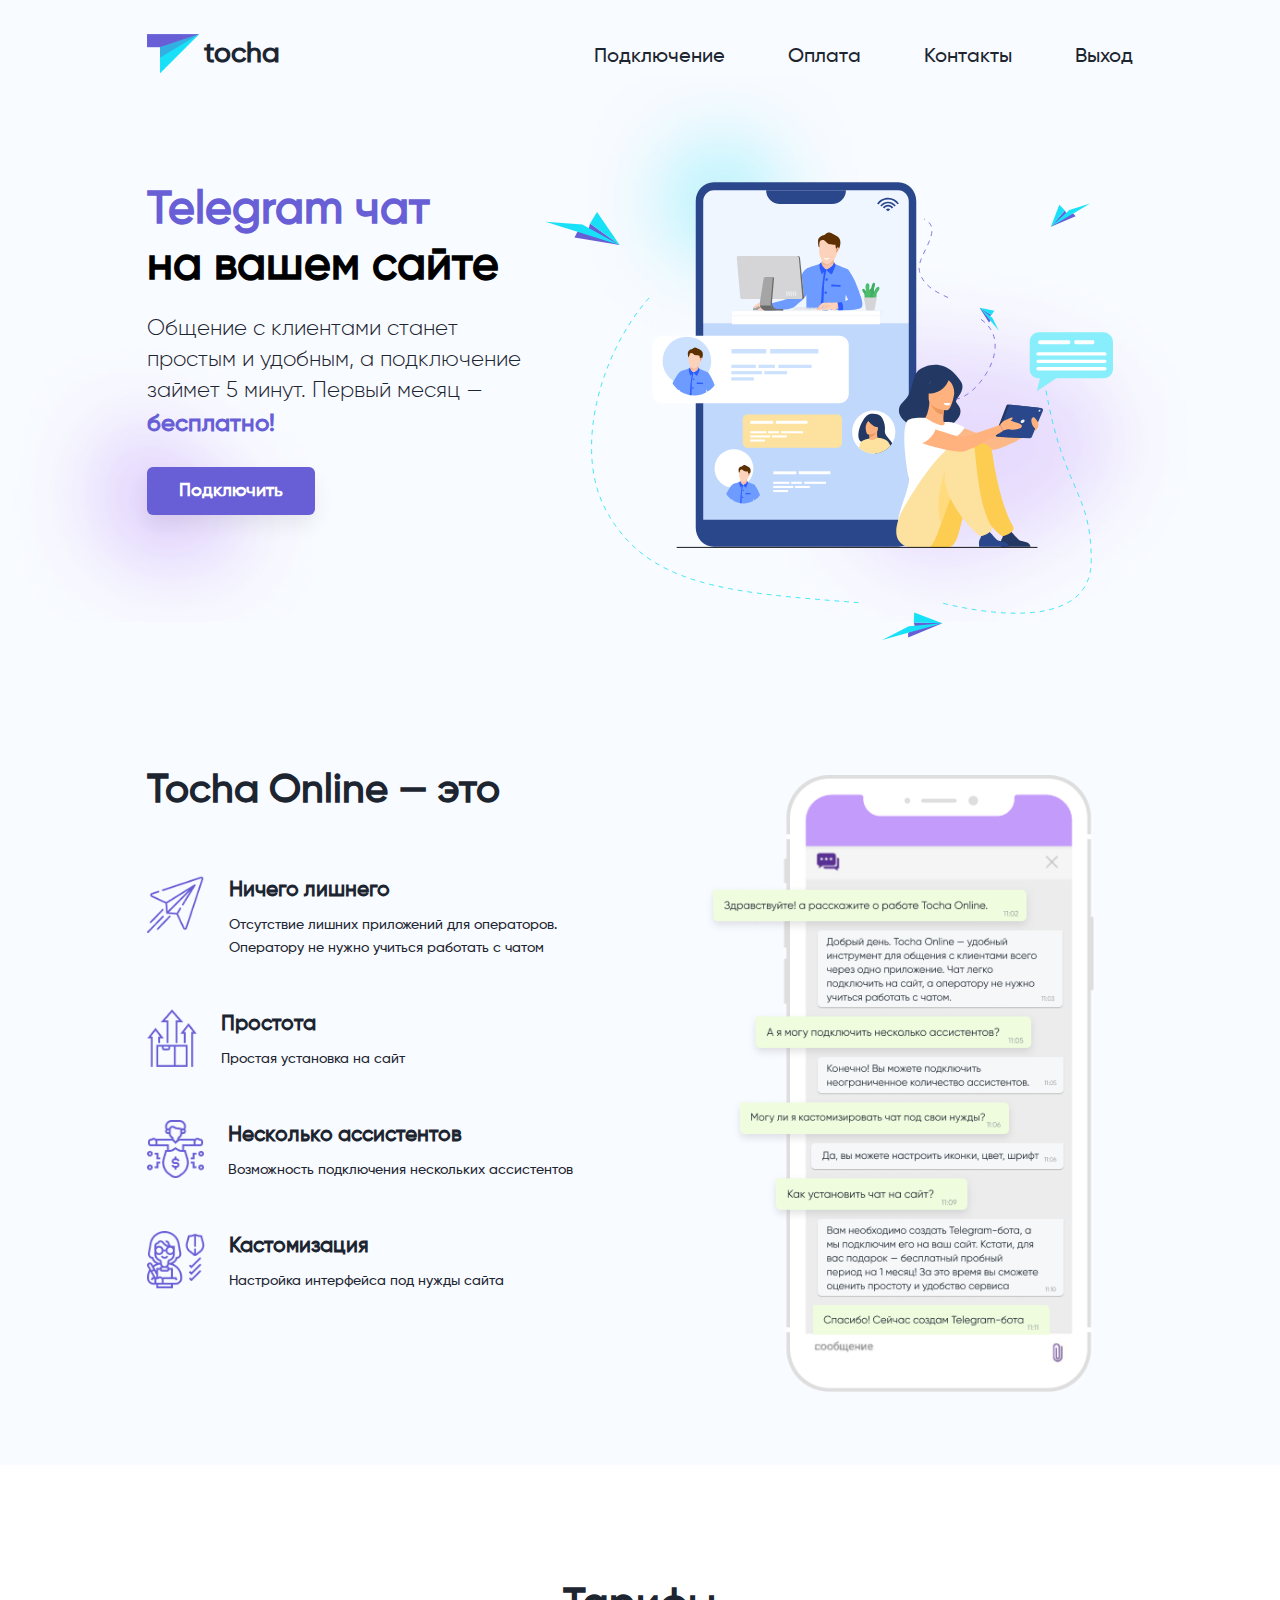
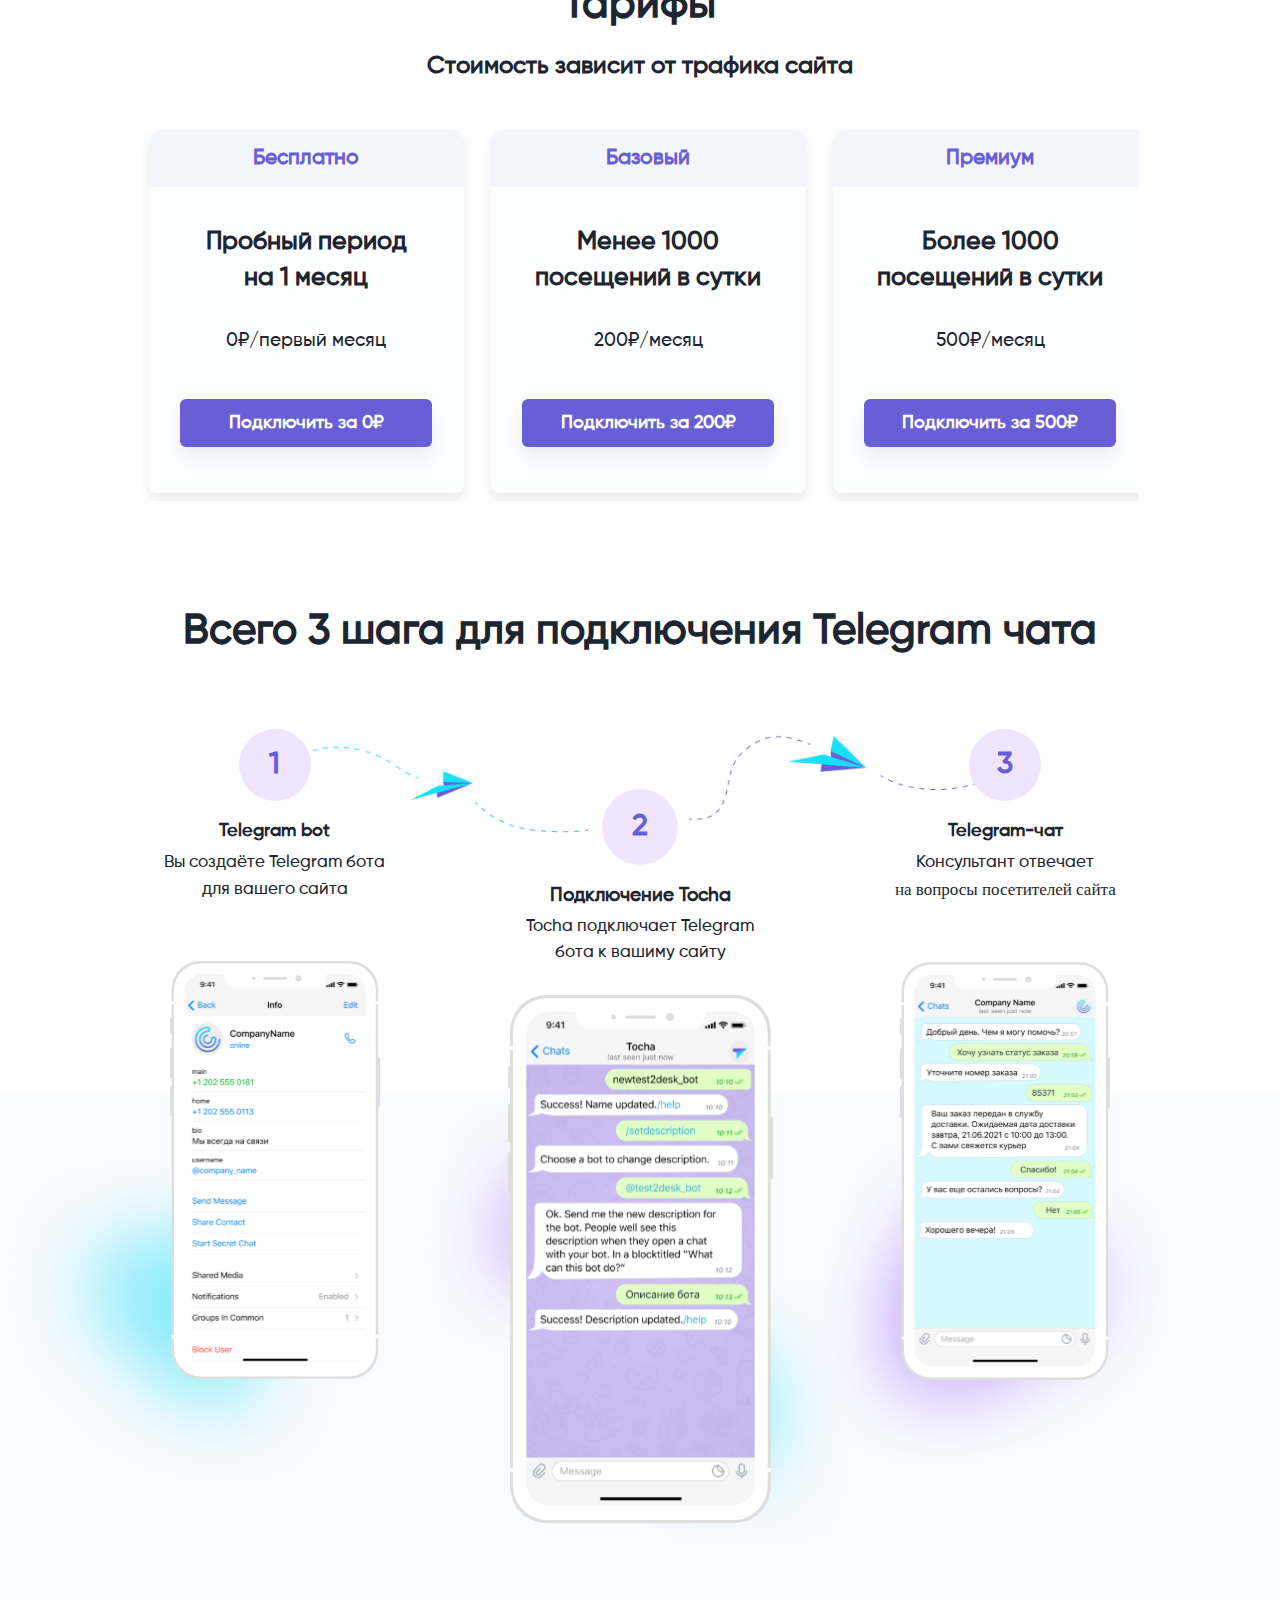
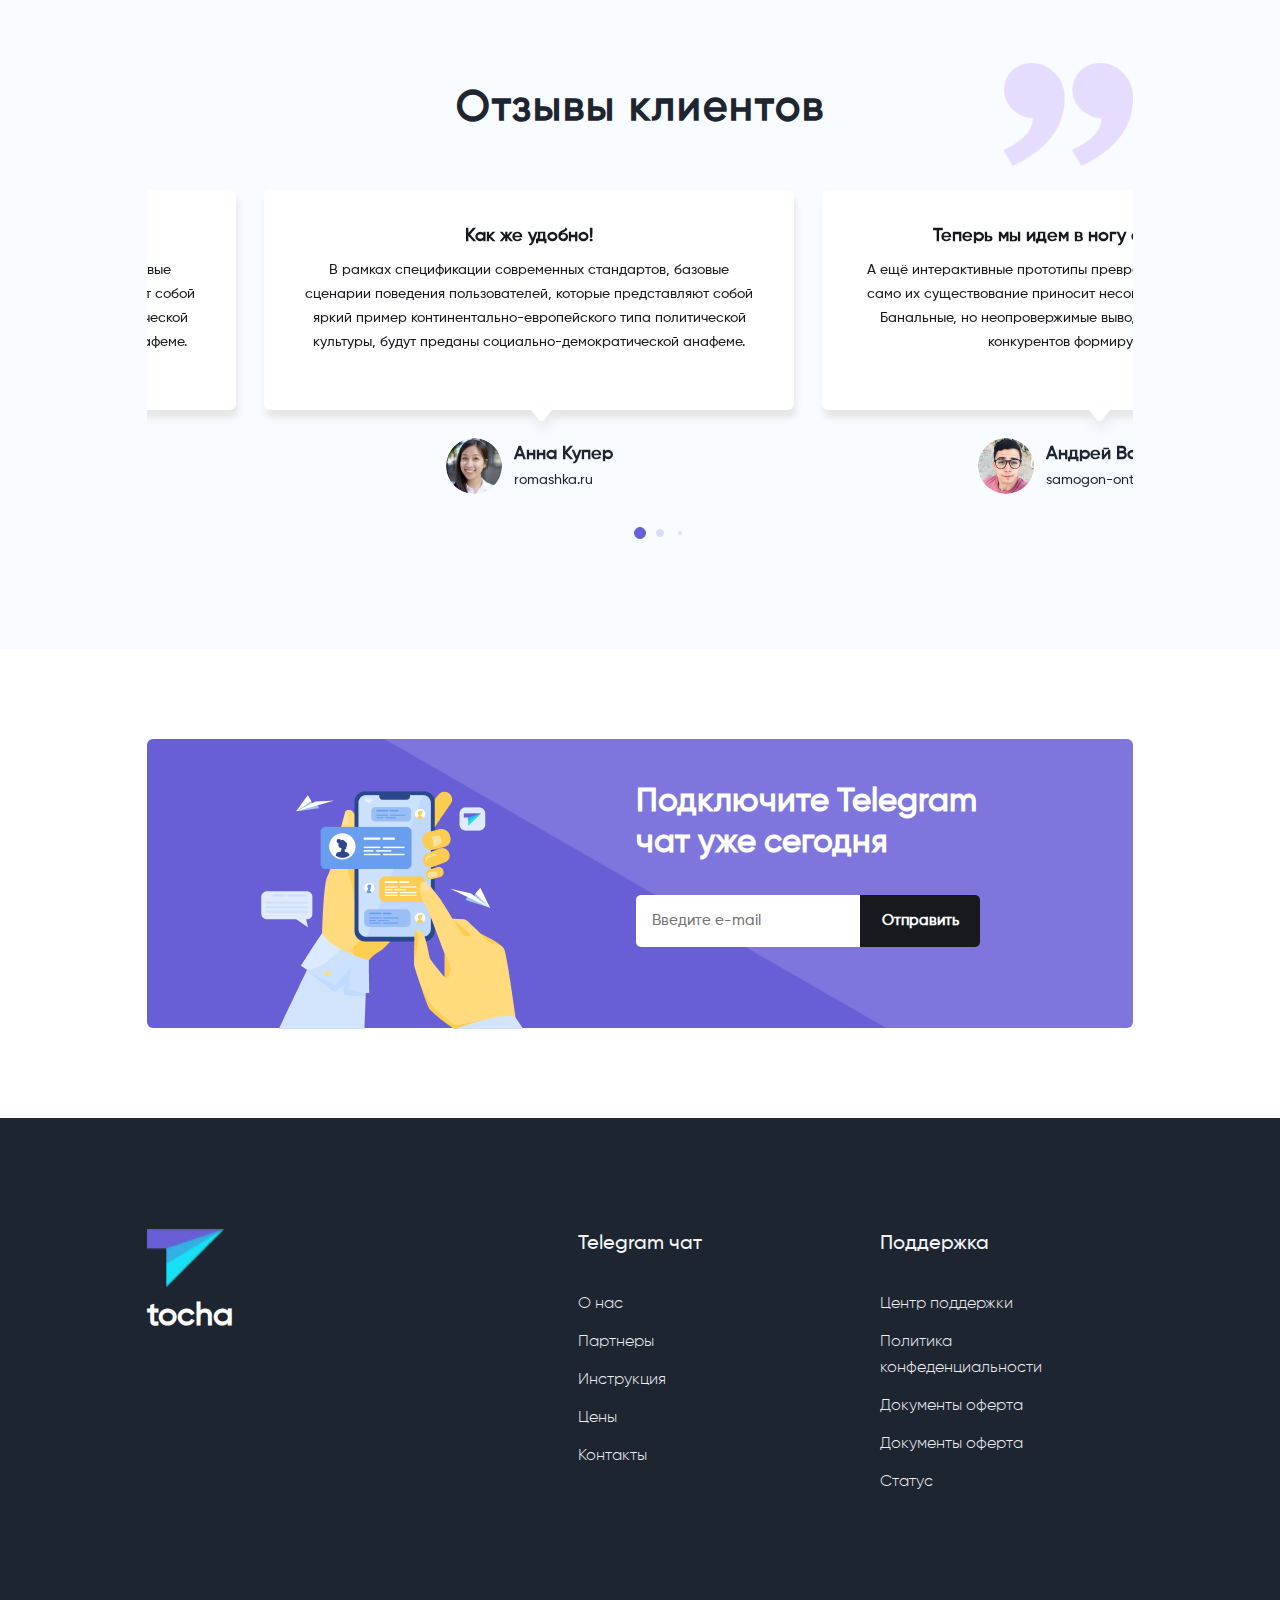
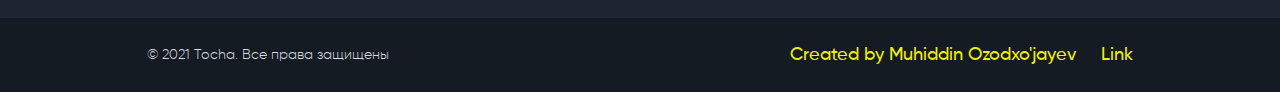
==== commit 2151b802: "responsive have" ====
--- a/index.html
+++ b/index.html
@@ -271,7 +271,7 @@
                 <p>А ещё интерактивные прототипы превращены в посмешище, хотя 
                   само их существование приносит несомненную пользу обществу. 
                   Банальные, но неопровержимые выводы, а также тщательные 
-                  исследования конкурентов формируют сеть.
+                  конкурентов формируют сеть.
                 </p>
                 <img src="./img/screen.png" alt="img">
               </div>
--- a/css/style.css
+++ b/css/style.css
@@ -195,8 +195,8 @@
 }
 @media (max-width: 630px) {
   .header__burger {
-    width: 40px;
-    height: 30px;
+    width: 35px;
+    height: 25px;
     display: block;
     cursor: pointer;
   }
@@ -207,6 +207,11 @@
 
 .hero {
   margin-bottom: 121px;
+}
+@media (max-width: 700px) {
+  .hero {
+    margin-bottom: 71px;
+  }
 }
 .hero__in {
   display: flex;
@@ -469,7 +474,7 @@
 }
 @media (max-width: 800px) {
   .messenger {
-    margin-bottom: 33px;
+    margin-bottom: 60px;
   }
 }
 .messenger__in {
@@ -486,7 +491,7 @@
   .messenger__in {
     display: block;
     padding: 0;
-    max-width: 400px;
+    max-width: 350px;
   }
 }
 .messenger__description {
@@ -524,6 +529,11 @@
     font-size: calc(0.2vw + 2.2rem);
   }
 }
+@media (max-width: 1024px) {
+  .messenger__title {
+    margin-bottom: 50px;
+  }
+}
 .messenger__menu {
   display: flex;
   margin-bottom: 49px;
@@ -668,6 +678,11 @@
   .messenger__phone img {
     width: 308px;
     max-height: 655px;
+  }
+}
+@media (max-width: 700px) {
+  .messenger__phone {
+    margin-top: 50px;
   }
 }
 
@@ -770,7 +785,7 @@
   .pockets__cards {
     gap: 27px;
     overflow-x: auto;
-    padding: 2% 5%;
+    padding: 4% 5%;
   }
 }
 .pockets__cards::-webkit-scrollbar {
@@ -796,6 +811,11 @@
 @media (max-width: 1300px) {
   .pockets__card {
     min-width: 315px;
+  }
+}
+@media (max-width: 700px) {
+  .pockets__card {
+    min-width: 300px;
   }
 }
 .pockets__types {
@@ -842,13 +862,17 @@
 }
 @media (max-width: 1439px) {
   .pockets__info {
-    font-family: "Gilroy";
-    font-style: normal;
-    font-weight: 700;
     font-size: 25px;
     line-height: 36px;
-    text-align: center;
-    color: #1D2530;
+    margin-bottom: 30px;
+    max-width: 230px;
+    max-height: 80px;
+  }
+}
+@media (max-width: 700px) {
+  .pockets__info {
+    font-size: 22px;
+    line-height: 31px;
     margin-bottom: 30px;
     max-width: 230px;
     max-height: 80px;
@@ -938,6 +962,31 @@
     margin-bottom: 10px;
   }
 }
+@media (max-width: 700px) {
+  .phones {
+    margin-bottom: 40px;
+  }
+}
+@media (max-width: 630px) {
+  .phones {
+    margin-bottom: 80px;
+  }
+}
+@media (max-width: 550px) {
+  .phones {
+    margin-bottom: 115px;
+  }
+}
+@media (max-width: 475px) {
+  .phones {
+    margin-bottom: 140px;
+  }
+}
+@media (max-width: 390px) {
+  .phones {
+    margin-bottom: 165px;
+  }
+}
 .phones__top {
   max-width: 1440px;
   margin: 0 auto;
@@ -1277,7 +1326,7 @@
 }
 @media (max-width: 700px) {
   .clients__decoration {
-    top: -60px;
+    top: -50px;
   }
   .clients__decoration img {
     top: -60px;
@@ -1324,9 +1373,9 @@
   border-radius: 8px;
   min-width: 530px;
 }
-@media (max-width: 700px) {
+@media (max-width: 520px) {
   .clients__card {
-    min-width: 330px;
+    min-width: 310px;
   }
 }
 .clients__desc {
@@ -1365,6 +1414,11 @@
   bottom: -15px;
   filter: drop-shadow(2px 8px 6px rgb(230, 230, 230));
 }
+@media (max-width: 436px) {
+  .clients__desc {
+    height: 280px;
+  }
+}
 .clients__profile {
   display: flex;
   align-items: center;
@@ -1461,7 +1515,9 @@
 }
 @media (max-width: 700px) {
   .register__box {
-    display: block;
+    display: flex;
+    flex-direction: column;
+    align-items: center;
   }
 }
 .register__image {
@@ -1478,7 +1534,7 @@
 }
 @media (max-width: 700px) {
   .register__image {
-    margin: 0 auto;
+    margin: 6% auto 0;
   }
   .register__image img {
     max-width: 260px;
@@ -1494,8 +1550,11 @@
 }
 @media (max-width: 700px) {
   .register__info {
-    margin: 20px auto;
-    max-width: 400px;
+    display: flex;
+    flex-direction: column;
+    justify-content: center;
+    align-items: center;
+    margin: 7% auto 8%;
   }
 }
 .register__title h5 {
@@ -1523,11 +1582,23 @@
     line-height: 35px;
     margin-bottom: 25px;
   }
+}
+@media (max-width: 940px) and (max-width: 700px) {
+  .register__title h5 {
+    font-size: 25px;
+  }
+}
+@media (max-width: 940px) {
   .register__title span {
     font-size: 28px;
     line-height: 35px;
     margin-bottom: 25px;
     white-space: nowrap;
+  }
+}
+@media (max-width: 700px) {
+  .register__title {
+    text-align: center;
   }
 }
 .register__place {
@@ -1551,6 +1622,11 @@
     border-radius: 5px 0px 0px 5px;
   }
 }
+@media (max-width: 450px) {
+  .register__input {
+    width: 180px;
+  }
+}
 .register__btn {
   max-width: 120px;
   background: #18191F;
@@ -1630,6 +1706,11 @@
     padding: 63px 0;
   }
 }
+@media (max-width: 700px) {
+  .footer {
+    padding: 63px 0 10px;
+  }
+}
 .footer__logo {
   margin-right: 35%;
 }
@@ -1650,6 +1731,16 @@
 @media (max-width: 1000px) {
   .footer__logo {
     margin-right: 20%;
+  }
+}
+@media (max-width: 700px) {
+  .footer__logo {
+    margin-right: 30%;
+  }
+}
+@media (max-width: 450px) {
+  .footer__logo {
+    margin-right: 18%;
   }
 }
 .footer__img {
@@ -1712,6 +1803,14 @@
 .all .bottom {
   justify-content: space-between;
 }
+@media (max-width: 700px) {
+  .all .bottom {
+    display: flex;
+    flex-direction: column;
+    align-items: center;
+    gap: 30px;
+  }
+}
 .all p {
   font-family: "Gilroy-Light";
   font-style: normal;
@@ -1736,7 +1835,7 @@
     font-family: "Gilroy";
     font-style: normal;
     font-weight: 500;
-    font-size: 15px;
+    font-size: 16px;
     line-height: 24px;
     color: #f1ee0b;
     cursor: pointer;
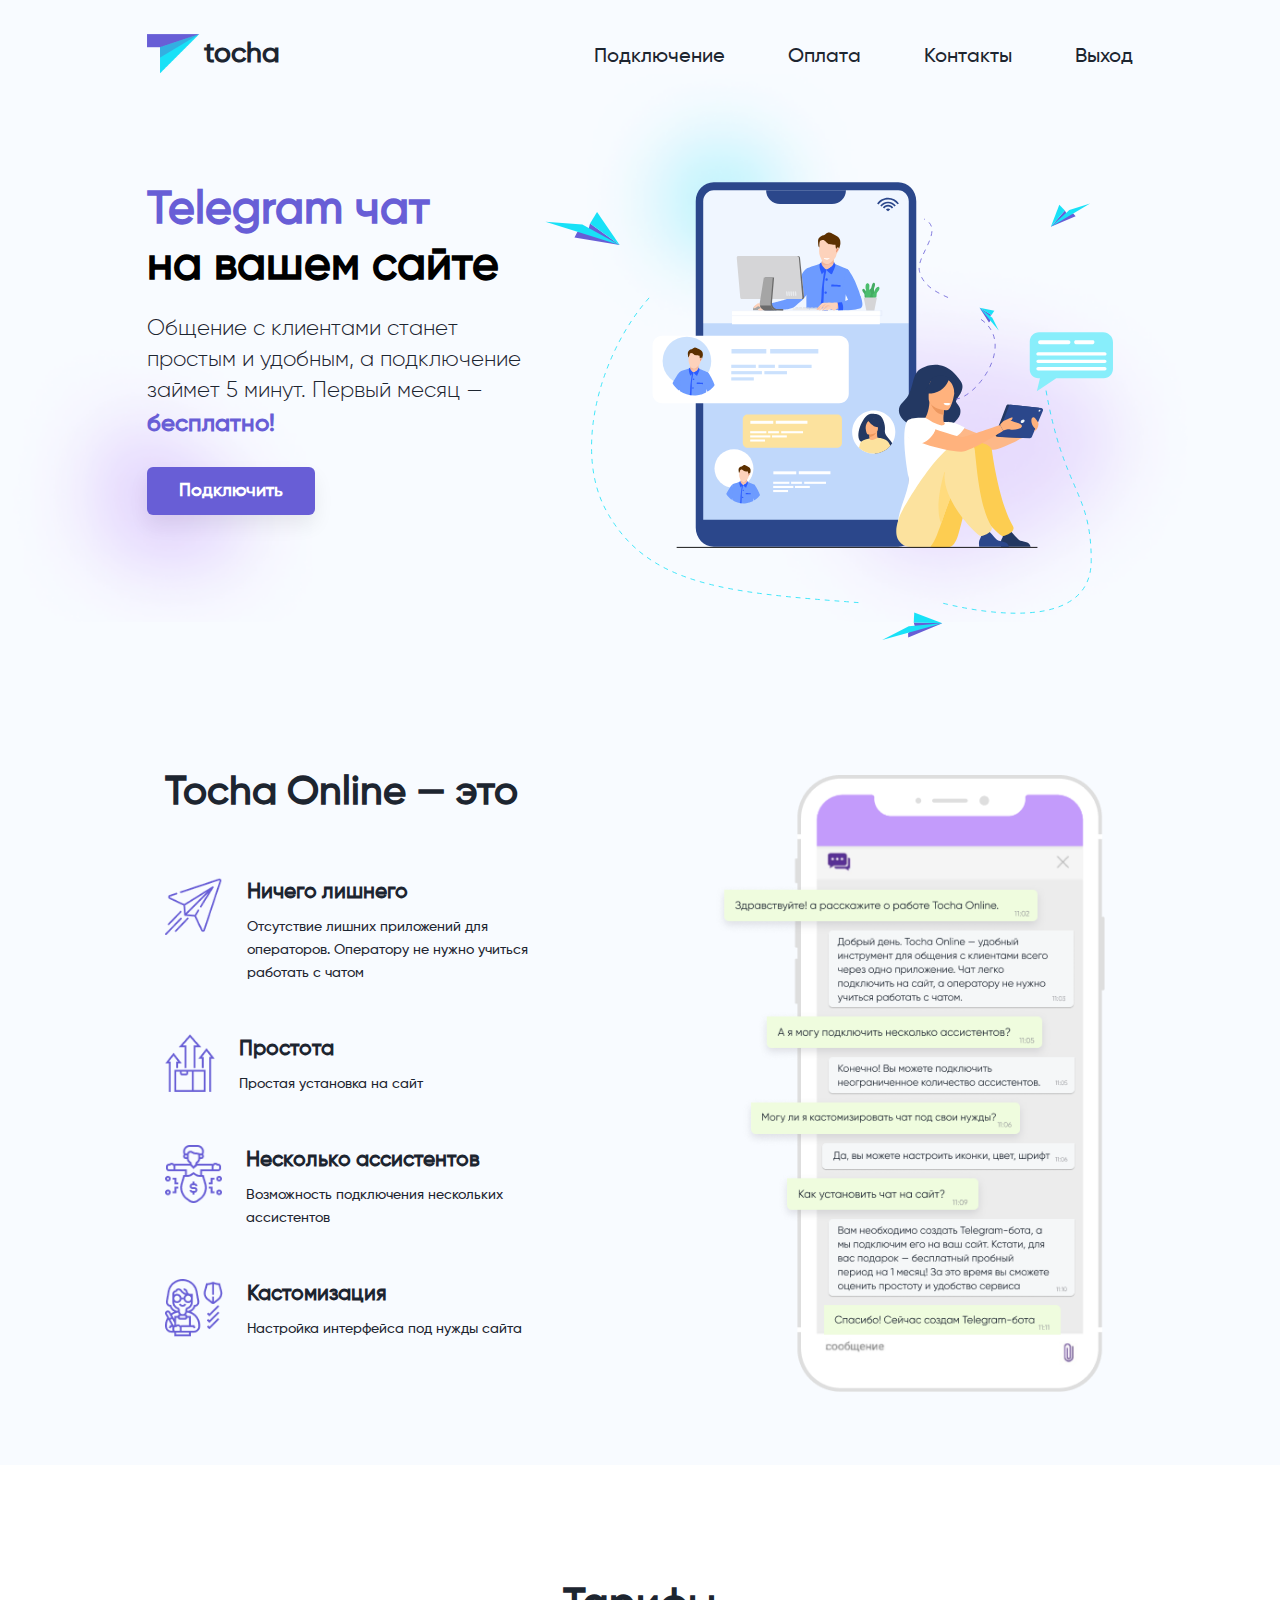
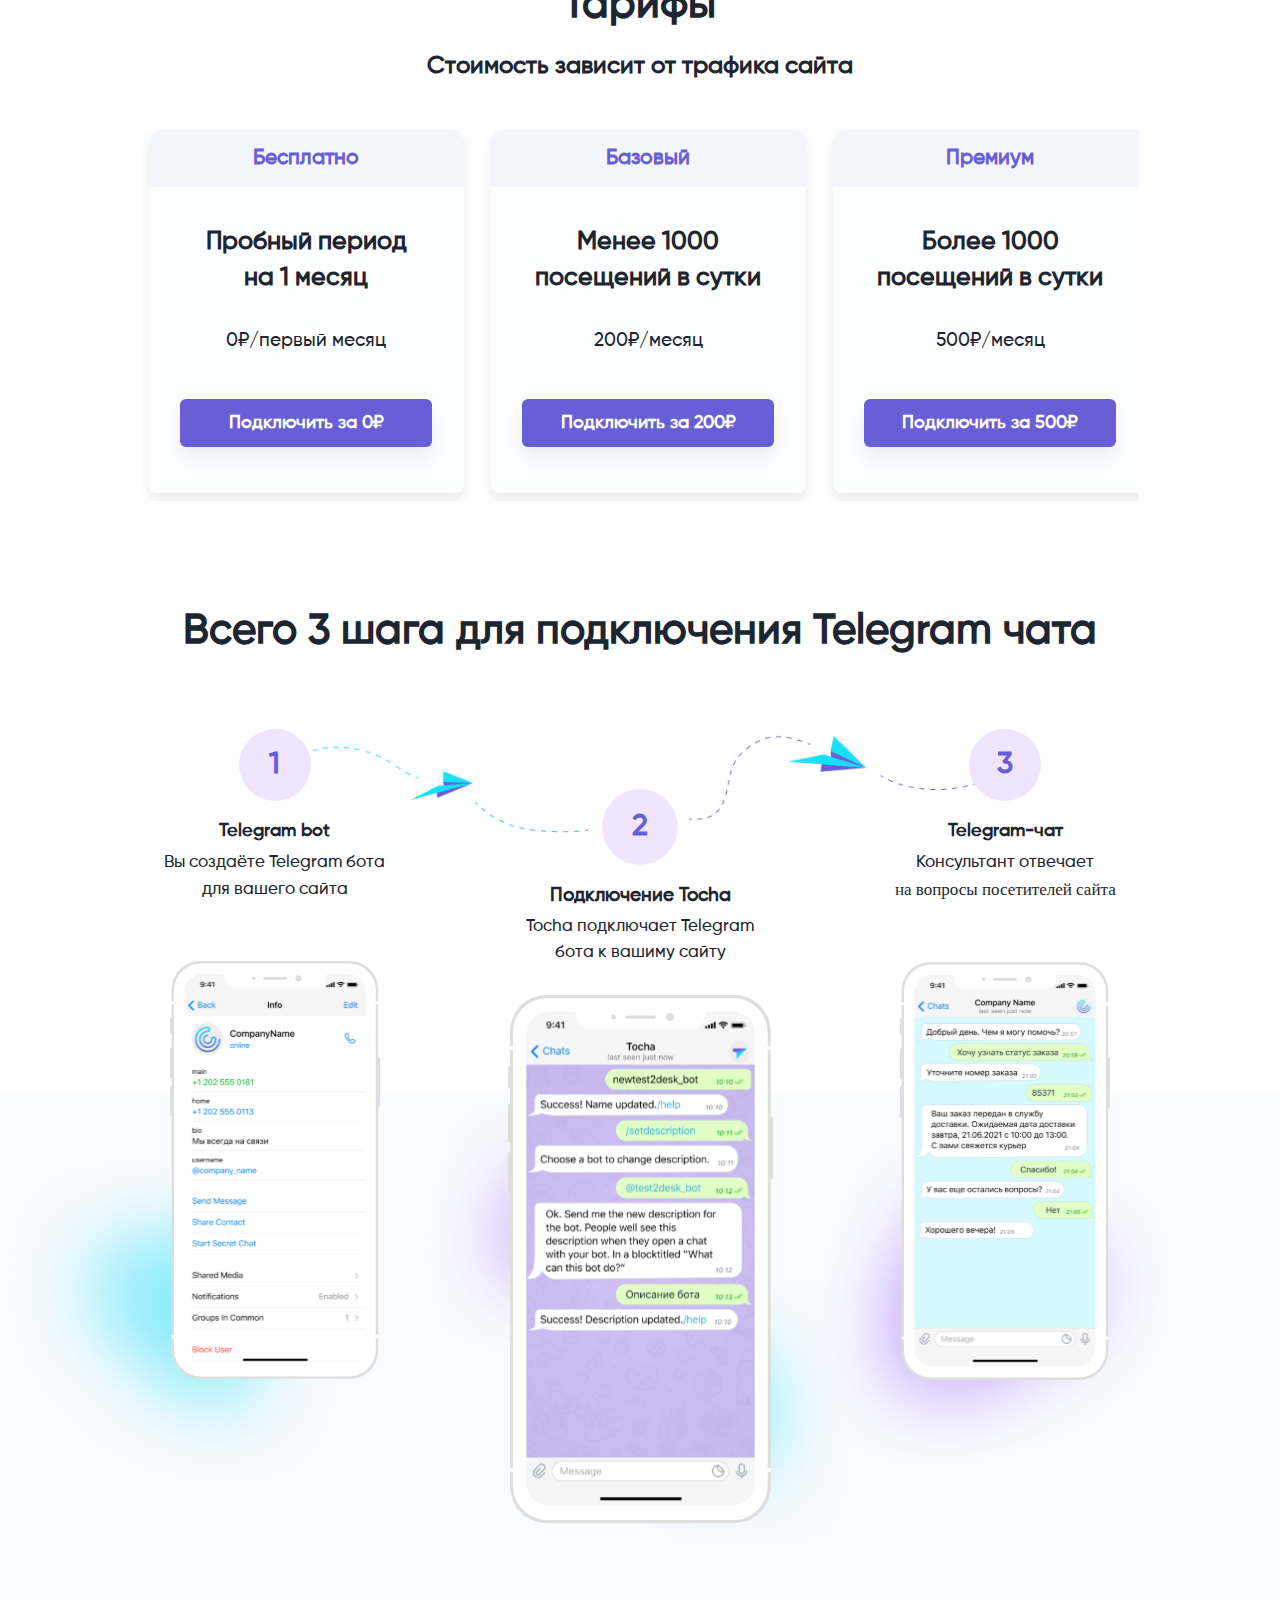
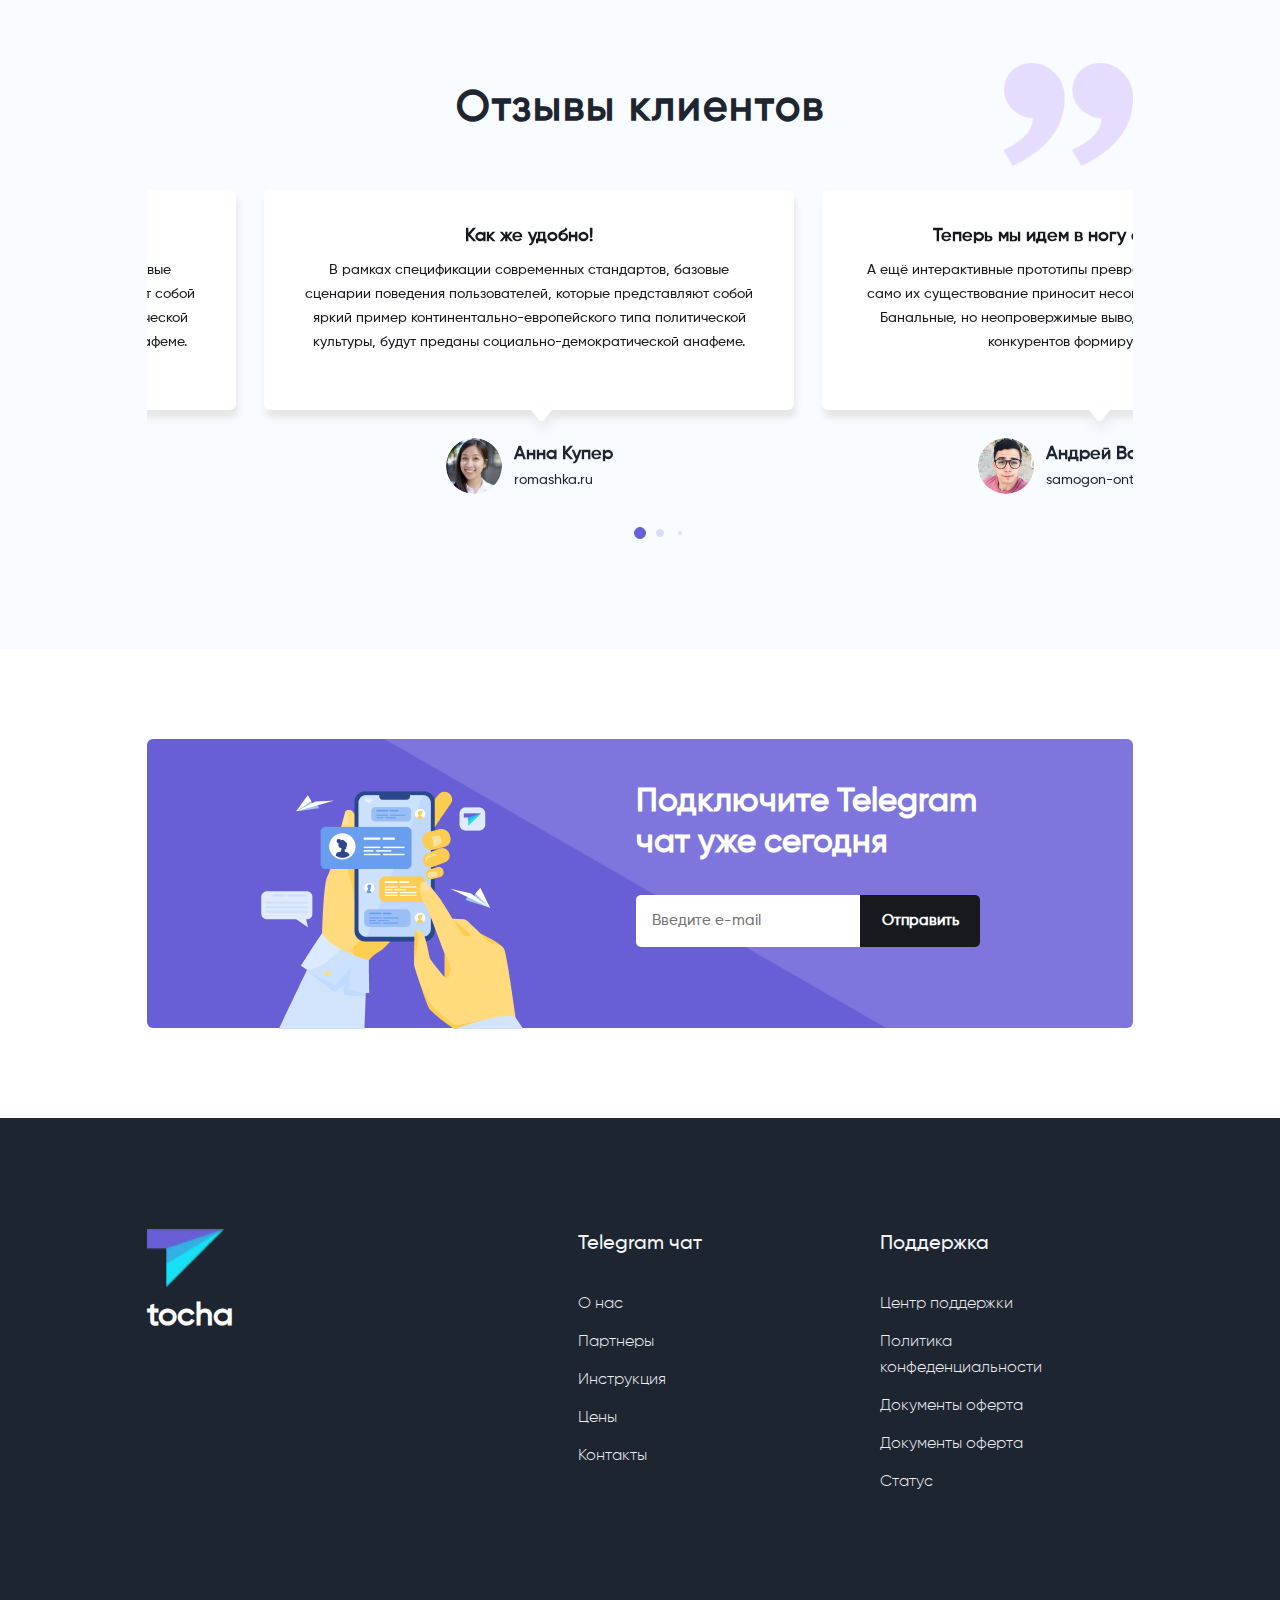
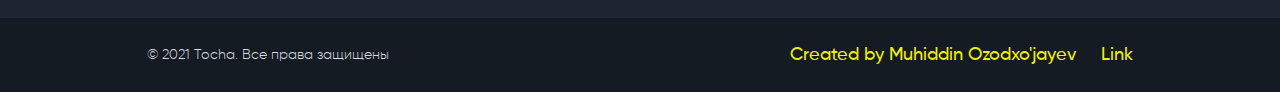
==== commit f45e6e1b: "grid added" ====
--- a/index.html
+++ b/index.html
@@ -393,4 +393,5 @@
   1024px
   700px
 
+  togirla -- heroda, tariflarda, tocha logoni 
  -->--- a/css/style.css
+++ b/css/style.css
@@ -460,7 +460,7 @@
 }
 @media (max-width: 700px) {
   .hero__image {
-    margin-top: 30px;
+    margin-top: 38px;
     display: flex;
     min-width: 300px;
   }
@@ -478,20 +478,47 @@
   }
 }
 .messenger__in {
-  display: flex;
-  justify-content: space-between;
-  padding-right: 100px;
-}
-@media (max-width: 1439px) {
+  display: grid;
+  grid-template-columns: repeat(auto-fit, 400px);
+  gap: 150px;
+  justify-content: center;
+  align-items: center;
+}
+@media (max-width: 1250px) {
   .messenger__in {
-    padding-right: 3%;
-  }
-}
-@media (max-width: 700px) {
+    gap: 100px;
+  }
+}
+@media (max-width: 1200px) {
   .messenger__in {
-    display: block;
-    padding: 0;
-    max-width: 350px;
+    gap: 70px;
+  }
+}
+@media (max-width: 1130px) {
+  .messenger__in {
+    gap: 40px;
+  }
+}
+@media (max-width: 1110px) {
+  .messenger__in {
+    gap: 30px;
+    grid-template-columns: repeat(auto-fit, 340px);
+  }
+}
+@media (max-width: 1050px) {
+  .messenger__in {
+    gap: 0px;
+    grid-template-columns: repeat(auto-fit, 350px);
+  }
+}
+@media (max-width: 1000px) {
+  .messenger__in {
+    gap: 40px;
+  }
+}
+@media (max-width: 1000px) {
+  .messenger__in {
+    gap: 0px;
   }
 }
 .messenger__description {
@@ -499,8 +526,7 @@
 }
 @media (max-width: 1439px) {
   .messenger__description {
-    width: 470px;
-    padding-right: 20px;
+    max-width: 470px;
   }
 }
 @media (max-width: 700px) {
@@ -516,16 +542,15 @@
   line-height: 32px;
   color: #1D2530;
   margin-bottom: 68px;
+  white-space: nowrap;
 }
 @media (max-width: 1439px) {
   .messenger__title {
-    white-space: nowrap;
     font-size: calc(0.2vw + 2.7rem);
   }
 }
 @media (max-width: 1024px) {
   .messenger__title {
-    white-space: nowrap;
     font-size: calc(0.2vw + 2.2rem);
   }
 }
@@ -638,51 +663,52 @@
   }
 }
 .messenger__phone {
-  width: 400px;
+  max-width: 400px;
   max-height: 666px;
 }
 .messenger__phone img {
-  width: 400px;
+  max-width: 400px;
 }
 @media (max-width: 1439px) {
   .messenger__phone {
-    width: 390px;
+    max-width: 390px;
   }
   .messenger__phone img {
-    width: 390px;
+    max-width: 390px;
     max-height: 655px;
   }
 }
 @media (max-width: 1124px) {
   .messenger__phone {
-    width: 370px;
+    max-width: 370px;
   }
   .messenger__phone img {
-    width: 370px;
+    max-width: 370px;
     max-height: 655px;
   }
 }
 @media (max-width: 1024px) {
   .messenger__phone {
-    width: 330px;
+    max-width: 330px;
   }
   .messenger__phone img {
-    width: 330px;
+    max-width: 330px;
     max-height: 655px;
   }
 }
 @media (max-width: 888px) {
   .messenger__phone {
-    width: 308px;
+    max-width: 308px;
+    margin-top: 30px;
   }
   .messenger__phone img {
-    width: 308px;
+    max-width: 308px;
     max-height: 655px;
   }
 }
 @media (max-width: 700px) {
   .messenger__phone {
-    margin-top: 50px;
+    margin-top: 30px;
   }
 }
 
